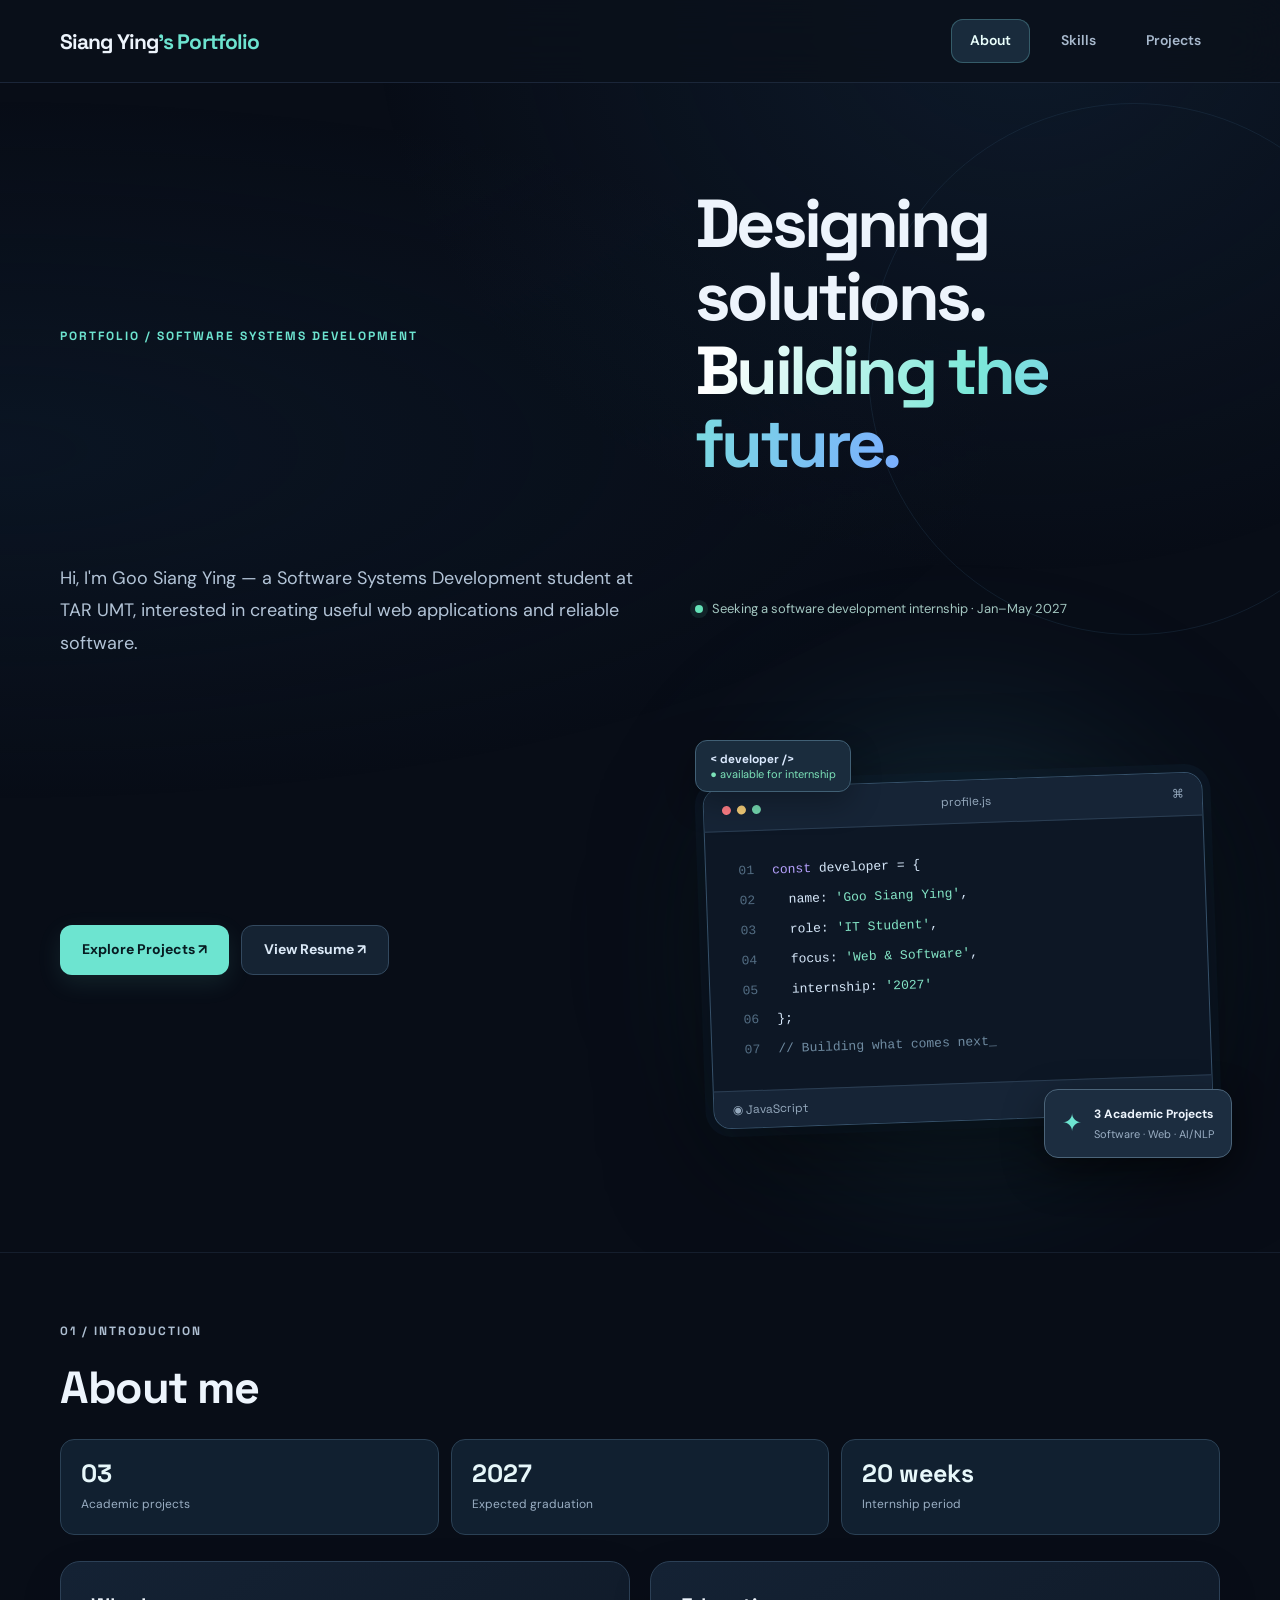
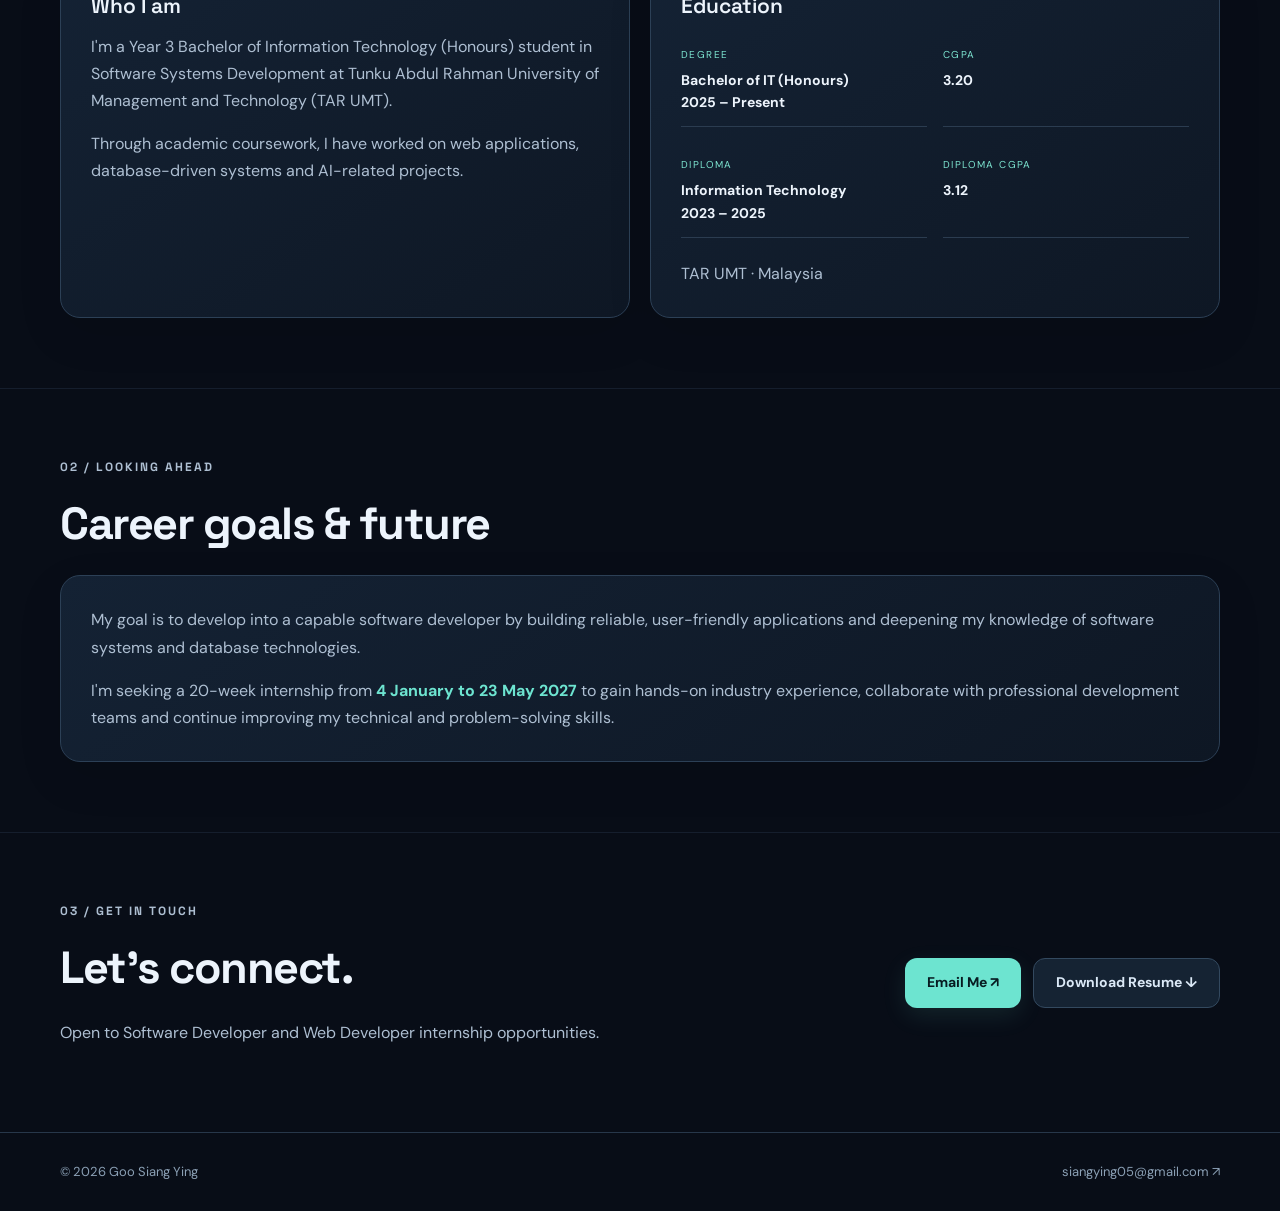
==== index.html @ 2e188ffa "Add files via upload" ====
<!DOCTYPE html>
<html lang="en"><head><meta charset="utf-8"/><meta content="width=device-width,initial-scale=1" name="viewport"/><meta content="Goo Siang Ying's software development portfolio, academic projects, skills and education." name="description"/><title>About | Siang Ying's Portfolio</title><link href="style.css" rel="stylesheet"/></head><body><header class="header glass-header"><div class="wrap navwrap"><a class="brand" href="index.html">Siang Ying<span>'s Portfolio</span></a><button aria-expanded="false" aria-label="Toggle navigation" class="menu">☰ Menu</button><nav aria-label="Main navigation"><a aria-current="page" class="active" href="index.html">About</a><a href="skills.html">Skills</a><a href="project.html">Projects</a></nav></div></header><main><section class="hero"><div class="wrap hero-layout"><p class="eyebrow">PORTFOLIO  /  SOFTWARE SYSTEMS DEVELOPMENT</p><h1 class="display-title">Designing solutions. <span class="gradient">Building the future.</span></h1><p class="lead">Hi, I'm Goo Siang Ying — a Software Systems Development student at TAR UMT, interested in creating useful web applications and reliable software.</p><div class="status-line"><span class="status-dot"></span> Seeking a software development internship · Jan–May 2027</div><div class="buttons"><a class="btn primary lift" href="project.html">Explore Projects ↗</a><a class="btn secondary lift" href="Resume.pdf" rel="noopener" target="_blank">View Resume ↗</a></div><aside aria-label="Developer workspace illustration" class="hero-visual"><div class="visual-glow"></div><div class="floating-label">&lt; developer /&gt; <span>● available for internship</span></div><div class="editor"><div class="editor-top"><span class="lights"><i></i><i></i><i></i></span><span>profile.js</span><span>⌘</span></div><div class="editor-code"><div><span class="line-no">01</span><span class="purple">const</span> developer = {</div><div><span class="line-no">02</span>  name: <span class="mint">'Goo Siang Ying'</span>,</div><div><span class="line-no">03</span>  role: <span class="mint">'IT Student'</span>,</div><div><span class="line-no">04</span>  focus: <span class="mint">'Web &amp; Software'</span>,</div><div><span class="line-no">05</span>  internship: <span class="mint">'2027'</span></div><div><span class="line-no">06</span>};</div><div><span class="line-no">07</span><span class="muted-code">// Building what comes next_</span></div></div><div class="editor-bottom"><span>◉ JavaScript</span><span>UTF-8</span></div></div><div class="floating-card"><span>✦</span><div><strong>3 Academic Projects</strong><small>Software · Web · AI/NLP</small></div></div></aside></div></section><section class="section reveal"><div class="wrap"><p class="eyebrow">01 / Introduction</p><h2>About me</h2><div class="metric-strip"><div><strong>03</strong><span>Academic projects</span></div><div><strong>2027</strong><span>Expected graduation</span></div><div><strong>20 weeks</strong><span>Internship period</span></div></div><div class="grid"><div class="card"><h3>Who I am</h3><p>I'm a Year 3 Bachelor of Information Technology (Honours) student in Software Systems Development at Tunku Abdul Rahman University of Management and Technology (TAR UMT).</p><p>Through academic coursework, I have worked on web applications, database-driven systems and AI-related projects.</p></div><div class="card"><h3>Education</h3><div class="facts"><div class="fact"><small>DEGREE</small><strong>Bachelor of IT (Honours)<br/>2025 – Present</strong></div><div class="fact"><small>CGPA</small><strong>3.20</strong></div><div class="fact"><small>DIPLOMA</small><strong>Information Technology<br/>2023 – 2025</strong></div><div class="fact"><small>DIPLOMA CGPA</small><strong>3.12</strong></div></div><p style="margin-top:22px">TAR UMT · Malaysia</p></div></div></div></section><section class="section reveal"><div class="wrap"><p class="eyebrow">02 / Looking Ahead</p><h2>Career goals &amp; future</h2><div class="card"><p>My goal is to develop into a capable software developer by building reliable, user-friendly applications and deepening my knowledge of software systems and database technologies.</p><p>I'm seeking a 20-week internship from <strong class="accent">4 January to 23 May 2027</strong> to gain hands-on industry experience, collaborate with professional development teams and continue improving my technical and problem-solving skills.</p></div></div></section><section class="section reveal"><div class="wrap contact"><div><p class="eyebrow">03 / Get in Touch</p><h2>Let's connect.</h2><p>Open to Software Developer and Web Developer internship opportunities.</p></div><div class="buttons"><a class="btn primary lift" href="mailto:siangying05@gmail.com">Email Me ↗</a><a class="btn secondary lift" download="" href="Resume.pdf">Download Resume ↓</a></div></div></section></main><footer class="footer"><div class="wrap"><span>© <span id="year">2026</span> Goo Siang Ying</span><a href="mailto:siangying05@gmail.com">siangying05@gmail.com ↗</a></div></footer><script src="script.js"></script></body></html>
---- style.css ----
@import url('https://fonts.googleapis.com/css2?family=DM+Sans:wght@400;500;600;700&family=Space+Grotesk:wght@400;500;600;700&display=swap');
:root{--bg:#080d17;--surface:#101927;--surface2:#142031;--border:#243348;--text:#edf4fc;--muted:#9aaec3;--accent:#6de4d0;--blue:#7aabff;--purple:#a998ff}*{box-sizing:border-box}html{scroll-behavior:smooth}body{margin:0;background:var(--bg);color:var(--text);font:16px/1.7 'DM Sans',sans-serif;overflow-x:hidden}body:before{content:'';position:fixed;inset:0;z-index:-1;pointer-events:none;background:radial-gradient(ellipse at 80% 0%,#19345155,transparent 45%),radial-gradient(ellipse at 0% 50%,#10253c55,transparent 55%)}a{color:inherit;text-decoration:none}button{font:inherit}.wrap{width:min(1160px,calc(100% - 56px));margin:auto}.header{position:sticky;top:0;z-index:20;background:#0a101bcf;border-bottom:1px solid #233145bb;backdrop-filter:blur(20px)}.navwrap{display:flex;align-items:center;justify-content:space-between;min-height:82px;gap:20px}.brand{font:700 21px 'Space Grotesk',sans-serif;letter-spacing:-.9px;white-space:nowrap}.brand span{color:var(--accent)}nav{display:flex;align-items:center;gap:12px}nav a{font-size:14px;font-weight:600;color:#a8b9cd;padding:10px 19px;border-radius:12px;transition:.25s}nav a:hover,nav a.active{background:#192b3c;color:#eafffc}nav a.active{box-shadow:inset 0 0 0 1px #355c69}.menu{display:none;border:1px solid var(--border);border-radius:10px;background:var(--surface);color:var(--text);padding:8px 12px}.hero{position:relative;padding:104px 0 92px;overflow:hidden}.hero:after{content:'';position:absolute;right:-120px;top:20px;width:530px;height:530px;border:1px solid #27445c55;border-radius:50%;pointer-events:none;z-index:-1}.hero-layout{display:grid;grid-template-columns:1.05fr .95fr;align-items:center;gap:55px}.eyebrow{font:700 12px 'Space Grotesk',sans-serif;color:var(--accent);letter-spacing:2px;text-transform:uppercase;margin:0 0 22px}.hero h1{font:700 clamp(42px,5.3vw,76px)/1.08 'Space Grotesk',sans-serif;letter-spacing:-3.8px;margin:0 0 27px;max-width:920px}.gradient{background:linear-gradient(105deg,#fff 5%,#7ce8d8 50%,#7aaeff);color:transparent;background-clip:text}.lead{font-size:18px;color:#b3c4d7;max-width:680px;margin:0 0 26px;line-height:1.8}.status-line{display:flex;align-items:center;gap:9px;font-size:13px;color:#a4c7c1;margin:0 0 30px}.status-dot{width:8px;height:8px;border-radius:50%;background:#64e2b7;box-shadow:0 0 0 5px #64e2b71a}.buttons{display:flex;gap:12px;flex-wrap:wrap}.btn{display:inline-flex;align-items:center;justify-content:center;min-height:48px;padding:12px 22px;border-radius:12px;font-size:14px;font-weight:700;transition:transform .2s,background .2s,box-shadow .2s}.btn:hover{transform:translateY(-3px)}.btn.primary{background:var(--accent);color:#071b21;box-shadow:0 8px 25px #6de4d01b}.btn.secondary{background:#152333;color:#dbe9f7;border:1px solid #33495f}.btn.secondary:hover{background:#20354a}.hero-visual{position:relative;min-height:420px;display:flex;align-items:center;justify-content:center}.visual-glow{position:absolute;width:390px;height:390px;background:#3a8ca540;filter:blur(95px);border-radius:50%}.editor{position:relative;z-index:1;width:100%;max-width:500px;border:1px solid #36516a;border-radius:18px;overflow:hidden;background:#0d1725;box-shadow:0 35px 100px #0008,0 0 0 8px #12233760;transform:rotate(-2deg)}.editor-top,.editor-bottom{display:flex;align-items:center;justify-content:space-between;padding:13px 18px;background:#162436;color:#95a9bd;font:12px 'Space Grotesk',sans-serif;border-bottom:1px solid #2b3e53}.editor-bottom{border-top:1px solid #2b3e53;border-bottom:0;padding:10px 18px}.lights{display:flex;gap:6px}.lights i{width:9px;height:9px;border-radius:50%;background:#ff7e86}.lights i:nth-child(2){background:#f6ce78}.lights i:nth-child(3){background:#74d9b0}.editor-code{font:13px/2.3 Consolas,Monaco,monospace;padding:25px 12px;color:#d7e8fa;white-space:nowrap}.line-no{display:inline-block;width:36px;text-align:right;margin-right:18px;color:#536d83}.purple{color:#b7a2ff}.mint{color:#84e5c6}.muted-code{color:#708ca2}.floating-label{position:absolute;z-index:2;top:0;left:0;background:#1a2c3d;border:1px solid #416075;border-radius:12px;padding:10px 14px;font:700 12px 'Space Grotesk';color:#dceaff;box-shadow:0 12px 30px #0004}.floating-label span{display:block;font:11px 'DM Sans';color:#7ce3b9}.floating-card{position:absolute;right:-12px;bottom:2px;z-index:2;display:flex;align-items:center;gap:12px;background:#1c2d40;border:1px solid #4b6479;border-radius:14px;padding:13px 17px;box-shadow:0 15px 40px #0007}.floating-card>span{color:var(--accent);font-size:24px}.floating-card strong,.floating-card small{display:block}.floating-card strong{font-size:12px}.floating-card small{font-size:11px;color:var(--muted)}.section{padding:70px 0;border-top:1px solid #26344777}.section h2{font:700 clamp(29px,3.6vw,45px)/1.18 'Space Grotesk';letter-spacing:-1.5px;margin:0 0 25px}.section h3{font:600 21px 'Space Grotesk';margin:0 0 14px}.section p,.section li{color:#aebfd2}.section p{margin-top:0}.grid{display:grid;grid-template-columns:repeat(2,minmax(0,1fr));gap:20px}.card{padding:30px;background:linear-gradient(145deg,#142234,#0e1724);border:1px solid #2c4056;border-radius:20px;box-shadow:0 16px 45px #0000001a;transition:border-color .25s,transform .25s}.card:hover{border-color:#4c7885;transform:translateY(-3px)}.card p:last-child{margin-bottom:0}.metric-strip{display:grid;grid-template-columns:repeat(3,1fr);gap:12px;margin:10px 0 26px}.metric-strip>div{padding:17px 20px;background:#112030;border:1px solid #2b4155;border-radius:14px}.metric-strip strong{display:block;color:#e7f7fa;font:700 25px 'Space Grotesk'}.metric-strip span{font-size:12px;color:var(--muted)}.facts{display:grid;grid-template-columns:repeat(2,1fr);gap:16px}.fact{padding:13px 0;border-bottom:1px solid #2b3c50}.fact small,.fact strong{display:block}.fact small{font-size:10px;letter-spacing:1.4px;color:#7de5d1;margin-bottom:6px}.fact strong{font-size:14px;line-height:1.6}.accent{color:var(--accent)}.contact{display:flex;align-items:center;justify-content:space-between;gap:25px}.contact p{max-width:550px}.footer{border-top:1px solid #27374a;padding:28px 0;color:#8ba0b5;font-size:13px}.footer .wrap{display:flex;justify-content:space-between;gap:15px}.footer a:hover{color:var(--accent)}.tag{color:var(--accent)!important;font:700 12px 'Space Grotesk';letter-spacing:1.2px;text-transform:uppercase}.chips{display:flex;flex-wrap:wrap;gap:9px;margin-top:24px}.chip{border:1px solid #39516a;background:#1a2b3d;border-radius:8px;padding:5px 12px;color:#d4e6f5;font-size:12px}.project{margin-bottom:24px}.project h2{font-size:28px;margin-bottom:16px}.project li{margin-bottom:8px}.project-visual{position:relative;height:190px;margin:-30px -30px 28px;border-radius:19px 19px 0 0;overflow:hidden;display:flex;align-items:center;justify-content:center;background:radial-gradient(circle at 75% 25%,#2b6c6b,#102234 60%);border-bottom:1px solid #315264}.project-visual-2{background:radial-gradient(circle at 70% 25%,#38538e,#142338 60%)}.project-visual-3{background:radial-gradient(circle at 70% 25%,#5c3e81,#1a2138 60%)}.visual-index,.visual-foot{position:absolute;font:700 11px 'Space Grotesk';letter-spacing:1.7px;color:#c3e6ee}.visual-index{top:20px;left:25px}.visual-foot{bottom:17px;right:25px}.visual-symbol{font:700 65px 'Space Grotesk';color:#e1fff5;text-shadow:0 0 45px #69dfc37a}.note{font-size:13px;color:#879bb1}.skills-visual{display:flex;gap:12px;flex-wrap:wrap;margin-top:30px}.skills-visual span{font:700 13px 'Space Grotesk';color:#b9d5e7;background:#14263b;border:1px solid #38516a;padding:10px 18px;border-radius:10px}.reveal{opacity:0;transform:translateY(16px);transition:opacity .6s,transform .6s}.reveal.visible{opacity:1;transform:none}@media(prefers-reduced-motion:reduce){.reveal{opacity:1;transform:none;transition:none}*{scroll-behavior:auto!important}}@media(max-width:900px){.hero-layout{grid-template-columns:1fr}.hero{padding:65px 0}.hero-visual{min-height:330px}.editor{max-width:530px}.hero h1{letter-spacing:-2px}}@media(max-width:650px){.wrap{width:min(100% - 32px,1160px)}.navwrap{min-height:70px}.brand{font-size:17px}.menu{display:block}nav{display:none;position:absolute;top:69px;left:0;right:0;padding:16px;background:#0d1928;border-bottom:1px solid #30445a;flex-direction:column;align-items:stretch}nav.open{display:flex}nav a{padding:12px 16px}.hero h1{font-size:42px;letter-spacing:-2px}.lead{font-size:16px}.hero-visual{min-height:300px}.editor-code{font-size:10px;padding:20px 4px}.line-no{width:20px;margin-right:10px}.floating-card{right:0}.floating-label{left:0}.grid,.metric-strip{grid-template-columns:1fr}.section{padding:50px 0}.card{padding:22px}.project-visual{margin:-22px -22px 24px}.contact,.footer .wrap{align-items:flex-start;flex-direction:column}.facts{grid-template-columns:1fr 1fr}.project h2{font-size:24px}}
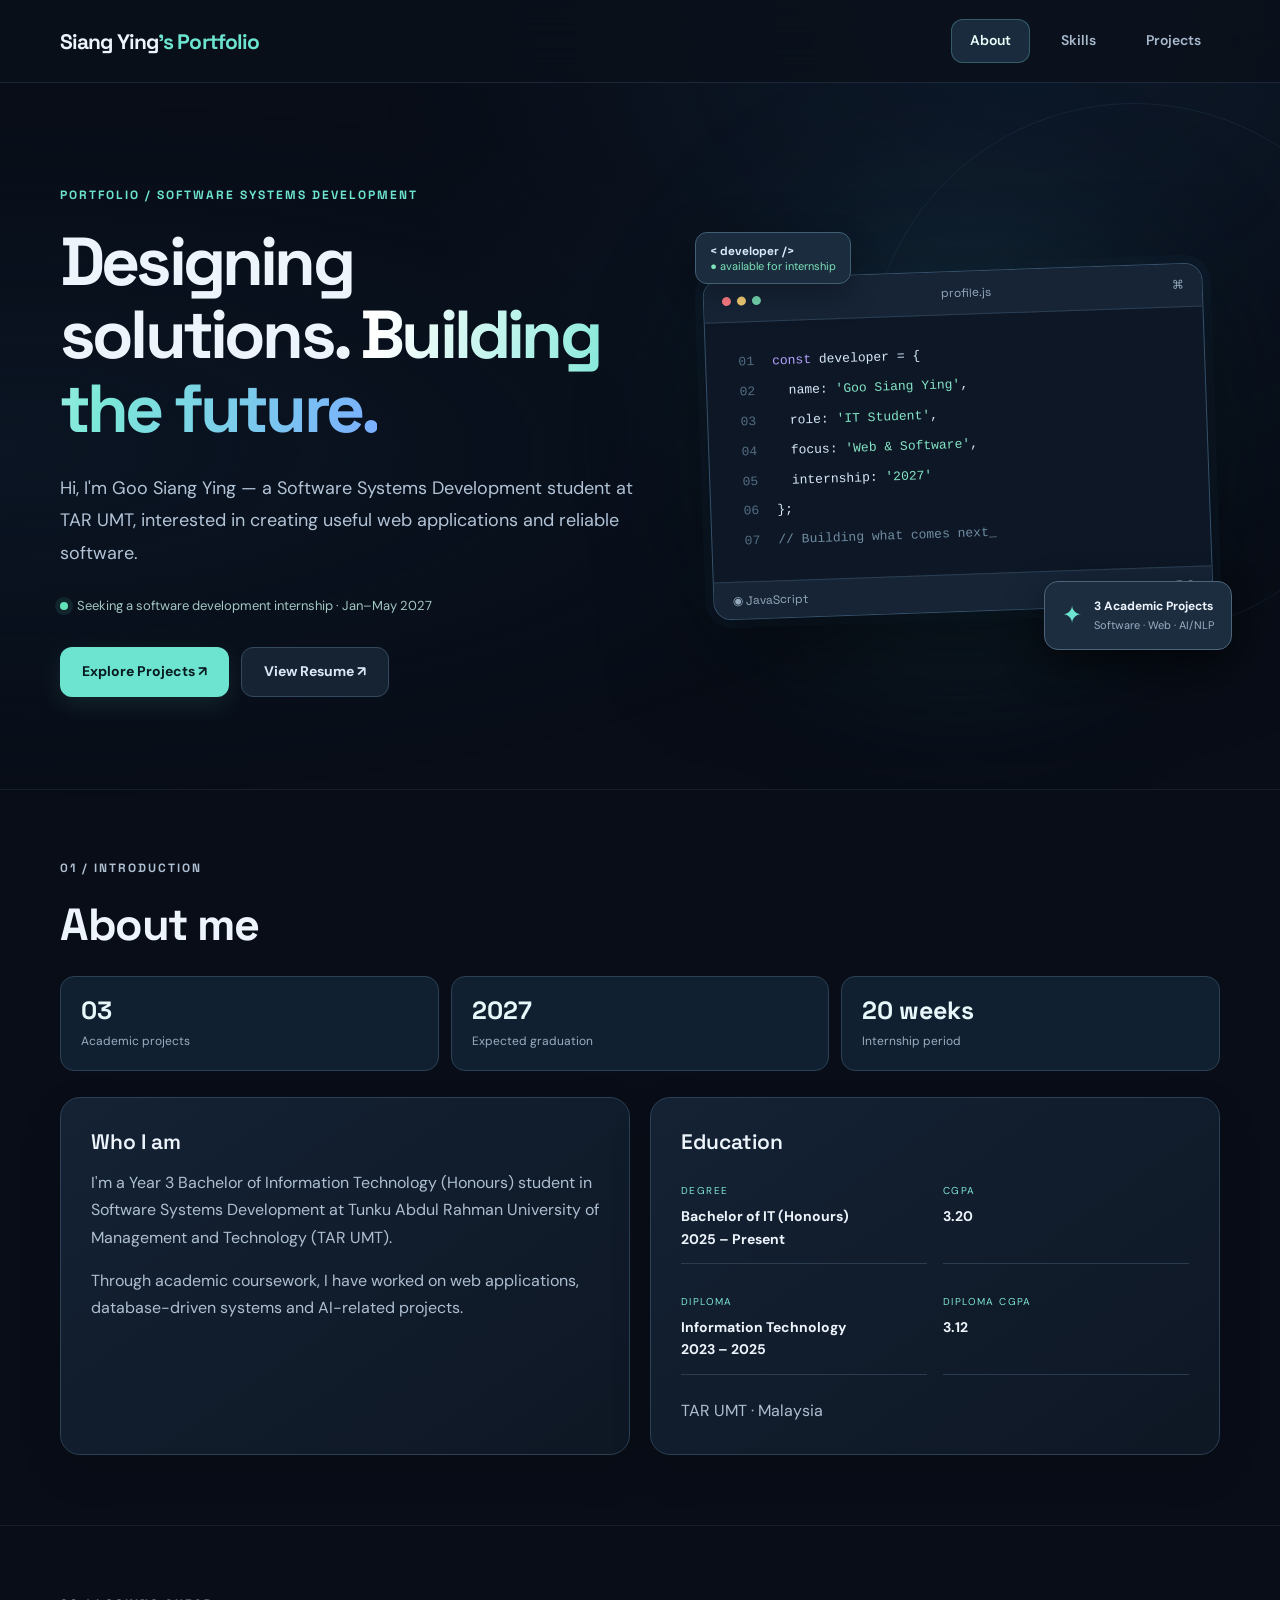
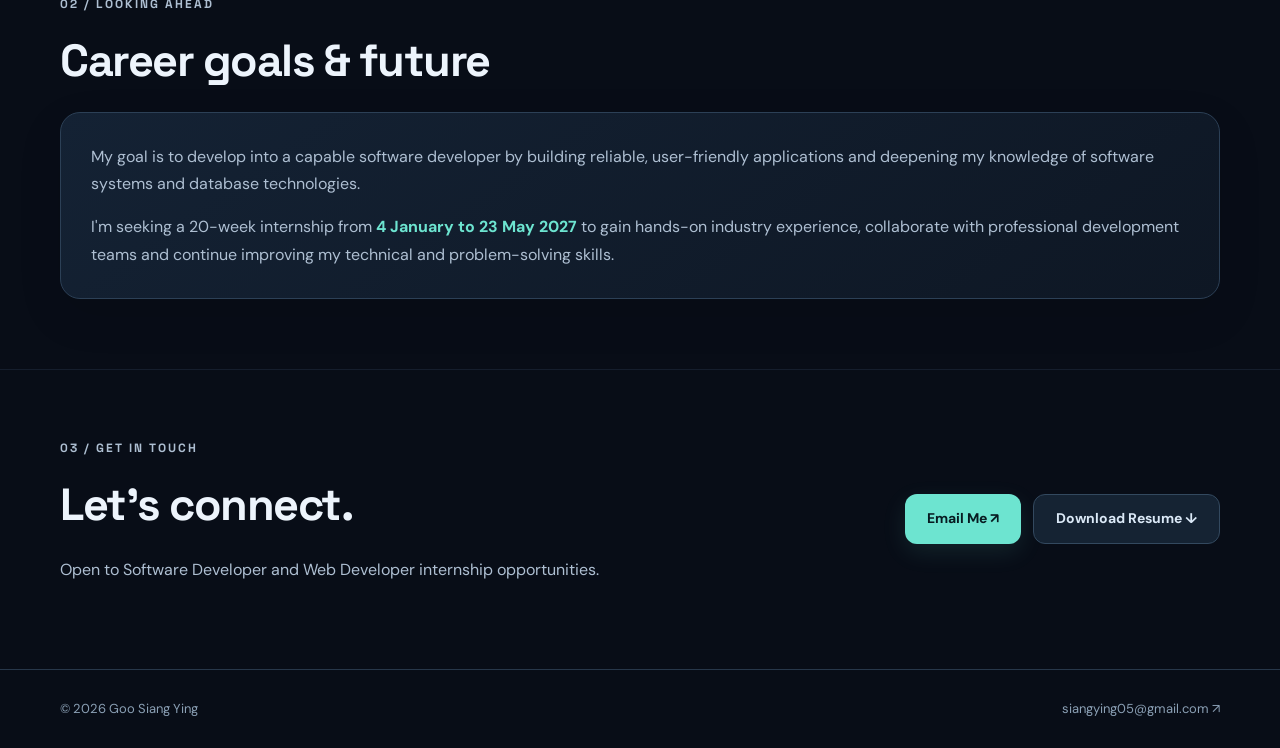
==== commit 6163ce73: "Update index.html" ====
--- a/index.html
+++ b/index.html
@@ -1,2 +1,4 @@
 <!DOCTYPE html>
-<html lang="en"><head><meta charset="utf-8"/><meta content="width=device-width,initial-scale=1" name="viewport"/><meta content="Goo Siang Ying's software development portfolio, academic projects, skills and education." name="description"/><title>About | Siang Ying's Portfolio</title><link href="style.css" rel="stylesheet"/></head><body><header class="header glass-header"><div class="wrap navwrap"><a class="brand" href="index.html">Siang Ying<span>'s Portfolio</span></a><button aria-expanded="false" aria-label="Toggle navigation" class="menu">☰ Menu</button><nav aria-label="Main navigation"><a aria-current="page" class="active" href="index.html">About</a><a href="skills.html">Skills</a><a href="project.html">Projects</a></nav></div></header><main><section class="hero"><div class="wrap hero-layout"><p class="eyebrow">PORTFOLIO  /  SOFTWARE SYSTEMS DEVELOPMENT</p><h1 class="display-title">Designing solutions. <span class="gradient">Building the future.</span></h1><p class="lead">Hi, I'm Goo Siang Ying — a Software Systems Development student at TAR UMT, interested in creating useful web applications and reliable software.</p><div class="status-line"><span class="status-dot"></span> Seeking a software development internship · Jan–May 2027</div><div class="buttons"><a class="btn primary lift" href="project.html">Explore Projects ↗</a><a class="btn secondary lift" href="Resume.pdf" rel="noopener" target="_blank">View Resume ↗</a></div><aside aria-label="Developer workspace illustration" class="hero-visual"><div class="visual-glow"></div><div class="floating-label">&lt; developer /&gt; <span>● available for internship</span></div><div class="editor"><div class="editor-top"><span class="lights"><i></i><i></i><i></i></span><span>profile.js</span><span>⌘</span></div><div class="editor-code"><div><span class="line-no">01</span><span class="purple">const</span> developer = {</div><div><span class="line-no">02</span>  name: <span class="mint">'Goo Siang Ying'</span>,</div><div><span class="line-no">03</span>  role: <span class="mint">'IT Student'</span>,</div><div><span class="line-no">04</span>  focus: <span class="mint">'Web &amp; Software'</span>,</div><div><span class="line-no">05</span>  internship: <span class="mint">'2027'</span></div><div><span class="line-no">06</span>};</div><div><span class="line-no">07</span><span class="muted-code">// Building what comes next_</span></div></div><div class="editor-bottom"><span>◉ JavaScript</span><span>UTF-8</span></div></div><div class="floating-card"><span>✦</span><div><strong>3 Academic Projects</strong><small>Software · Web · AI/NLP</small></div></div></aside></div></section><section class="section reveal"><div class="wrap"><p class="eyebrow">01 / Introduction</p><h2>About me</h2><div class="metric-strip"><div><strong>03</strong><span>Academic projects</span></div><div><strong>2027</strong><span>Expected graduation</span></div><div><strong>20 weeks</strong><span>Internship period</span></div></div><div class="grid"><div class="card"><h3>Who I am</h3><p>I'm a Year 3 Bachelor of Information Technology (Honours) student in Software Systems Development at Tunku Abdul Rahman University of Management and Technology (TAR UMT).</p><p>Through academic coursework, I have worked on web applications, database-driven systems and AI-related projects.</p></div><div class="card"><h3>Education</h3><div class="facts"><div class="fact"><small>DEGREE</small><strong>Bachelor of IT (Honours)<br/>2025 – Present</strong></div><div class="fact"><small>CGPA</small><strong>3.20</strong></div><div class="fact"><small>DIPLOMA</small><strong>Information Technology<br/>2023 – 2025</strong></div><div class="fact"><small>DIPLOMA CGPA</small><strong>3.12</strong></div></div><p style="margin-top:22px">TAR UMT · Malaysia</p></div></div></div></section><section class="section reveal"><div class="wrap"><p class="eyebrow">02 / Looking Ahead</p><h2>Career goals &amp; future</h2><div class="card"><p>My goal is to develop into a capable software developer by building reliable, user-friendly applications and deepening my knowledge of software systems and database technologies.</p><p>I'm seeking a 20-week internship from <strong class="accent">4 January to 23 May 2027</strong> to gain hands-on industry experience, collaborate with professional development teams and continue improving my technical and problem-solving skills.</p></div></div></section><section class="section reveal"><div class="wrap contact"><div><p class="eyebrow">03 / Get in Touch</p><h2>Let's connect.</h2><p>Open to Software Developer and Web Developer internship opportunities.</p></div><div class="buttons"><a class="btn primary lift" href="mailto:siangying05@gmail.com">Email Me ↗</a><a class="btn secondary lift" download="" href="Resume.pdf">Download Resume ↓</a></div></div></section></main><footer class="footer"><div class="wrap"><span>© <span id="year">2026</span> Goo Siang Ying</span><a href="mailto:siangying05@gmail.com">siangying05@gmail.com ↗</a></div></footer><script src="script.js"></script></body></html>+<html lang="en"><head><meta charset="utf-8"/><meta content="width=device-width,initial-scale=1" name="viewport"/><meta content="Goo Siang Ying's software development portfolio, academic projects, skills and education." name="description"/><title>About | Siang Ying's Portfolio</title><link href="style.css?v=4" rel="stylesheet"/><style>@import url('https://fonts.googleapis.com/css2?family=DM+Sans:wght@400;500;600;700&family=Space+Grotesk:wght@400;500;600;700&display=swap');
+:root{--bg:#080d17;--surface:#101927;--surface2:#142031;--border:#243348;--text:#edf4fc;--muted:#9aaec3;--accent:#6de4d0;--blue:#7aabff;--purple:#a998ff}*{box-sizing:border-box}html{scroll-behavior:smooth}body{margin:0;background:var(--bg);color:var(--text);font:16px/1.7 'DM Sans',sans-serif;overflow-x:hidden}body:before{content:'';position:fixed;inset:0;z-index:-1;pointer-events:none;background:radial-gradient(ellipse at 80% 0%,#19345155,transparent 45%),radial-gradient(ellipse at 0% 50%,#10253c55,transparent 55%)}a{color:inherit;text-decoration:none}button{font:inherit}.wrap{width:min(1160px,calc(100% - 56px));margin:auto}.header{position:sticky;top:0;z-index:20;background:#0a101bcf;border-bottom:1px solid #233145bb;backdrop-filter:blur(20px)}.navwrap{display:flex;align-items:center;justify-content:space-between;min-height:82px;gap:20px}.brand{font:700 21px 'Space Grotesk',sans-serif;letter-spacing:-.9px;white-space:nowrap}.brand span{color:var(--accent)}nav{display:flex;align-items:center;gap:12px}nav a{font-size:14px;font-weight:600;color:#a8b9cd;padding:10px 19px;border-radius:12px;transition:.25s}nav a:hover,nav a.active{background:#192b3c;color:#eafffc}nav a.active{box-shadow:inset 0 0 0 1px #355c69}.menu{display:none;border:1px solid var(--border);border-radius:10px;background:var(--surface);color:var(--text);padding:8px 12px}.hero{position:relative;padding:104px 0 92px;overflow:hidden}.hero:after{content:'';position:absolute;right:-120px;top:20px;width:530px;height:530px;border:1px solid #27445c55;border-radius:50%;pointer-events:none;z-index:-1}.hero-layout{display:grid;grid-template-columns:1.05fr .95fr;align-items:center;gap:55px}.eyebrow{font:700 12px 'Space Grotesk',sans-serif;color:var(--accent);letter-spacing:2px;text-transform:uppercase;margin:0 0 22px}.hero h1{font:700 clamp(42px,5.3vw,76px)/1.08 'Space Grotesk',sans-serif;letter-spacing:-3.8px;margin:0 0 27px;max-width:920px}.gradient{background:linear-gradient(105deg,#fff 5%,#7ce8d8 50%,#7aaeff);color:transparent;background-clip:text}.lead{font-size:18px;color:#b3c4d7;max-width:680px;margin:0 0 26px;line-height:1.8}.status-line{display:flex;align-items:center;gap:9px;font-size:13px;color:#a4c7c1;margin:0 0 30px}.status-dot{width:8px;height:8px;border-radius:50%;background:#64e2b7;box-shadow:0 0 0 5px #64e2b71a}.buttons{display:flex;gap:12px;flex-wrap:wrap}.btn{display:inline-flex;align-items:center;justify-content:center;min-height:48px;padding:12px 22px;border-radius:12px;font-size:14px;font-weight:700;transition:transform .2s,background .2s,box-shadow .2s}.btn:hover{transform:translateY(-3px)}.btn.primary{background:var(--accent);color:#071b21;box-shadow:0 8px 25px #6de4d01b}.btn.secondary{background:#152333;color:#dbe9f7;border:1px solid #33495f}.btn.secondary:hover{background:#20354a}.hero-visual{position:relative;min-height:420px;display:flex;align-items:center;justify-content:center}.visual-glow{position:absolute;width:390px;height:390px;background:#3a8ca540;filter:blur(95px);border-radius:50%}.editor{position:relative;z-index:1;width:100%;max-width:500px;border:1px solid #36516a;border-radius:18px;overflow:hidden;background:#0d1725;box-shadow:0 35px 100px #0008,0 0 0 8px #12233760;transform:rotate(-2deg)}.editor-top,.editor-bottom{display:flex;align-items:center;justify-content:space-between;padding:13px 18px;background:#162436;color:#95a9bd;font:12px 'Space Grotesk',sans-serif;border-bottom:1px solid #2b3e53}.editor-bottom{border-top:1px solid #2b3e53;border-bottom:0;padding:10px 18px}.lights{display:flex;gap:6px}.lights i{width:9px;height:9px;border-radius:50%;background:#ff7e86}.lights i:nth-child(2){background:#f6ce78}.lights i:nth-child(3){background:#74d9b0}.editor-code{font:13px/2.3 Consolas,Monaco,monospace;padding:25px 12px;color:#d7e8fa;white-space:nowrap}.line-no{display:inline-block;width:36px;text-align:right;margin-right:18px;color:#536d83}.purple{color:#b7a2ff}.mint{color:#84e5c6}.muted-code{color:#708ca2}.floating-label{position:absolute;z-index:2;top:0;left:0;background:#1a2c3d;border:1px solid #416075;border-radius:12px;padding:10px 14px;font:700 12px 'Space Grotesk';color:#dceaff;box-shadow:0 12px 30px #0004}.floating-label span{display:block;font:11px 'DM Sans';color:#7ce3b9}.floating-card{position:absolute;right:-12px;bottom:2px;z-index:2;display:flex;align-items:center;gap:12px;background:#1c2d40;border:1px solid #4b6479;border-radius:14px;padding:13px 17px;box-shadow:0 15px 40px #0007}.floating-card>span{color:var(--accent);font-size:24px}.floating-card strong,.floating-card small{display:block}.floating-card strong{font-size:12px}.floating-card small{font-size:11px;color:var(--muted)}.section{padding:70px 0;border-top:1px solid #26344777}.section h2{font:700 clamp(29px,3.6vw,45px)/1.18 'Space Grotesk';letter-spacing:-1.5px;margin:0 0 25px}.section h3{font:600 21px 'Space Grotesk';margin:0 0 14px}.section p,.section li{color:#aebfd2}.section p{margin-top:0}.grid{display:grid;grid-template-columns:repeat(2,minmax(0,1fr));gap:20px}.card{padding:30px;background:linear-gradient(145deg,#142234,#0e1724);border:1px solid #2c4056;border-radius:20px;box-shadow:0 16px 45px #0000001a;transition:border-color .25s,transform .25s}.card:hover{border-color:#4c7885;transform:translateY(-3px)}.card p:last-child{margin-bottom:0}.metric-strip{display:grid;grid-template-columns:repeat(3,1fr);gap:12px;margin:10px 0 26px}.metric-strip>div{padding:17px 20px;background:#112030;border:1px solid #2b4155;border-radius:14px}.metric-strip strong{display:block;color:#e7f7fa;font:700 25px 'Space Grotesk'}.metric-strip span{font-size:12px;color:var(--muted)}.facts{display:grid;grid-template-columns:repeat(2,1fr);gap:16px}.fact{padding:13px 0;border-bottom:1px solid #2b3c50}.fact small,.fact strong{display:block}.fact small{font-size:10px;letter-spacing:1.4px;color:#7de5d1;margin-bottom:6px}.fact strong{font-size:14px;line-height:1.6}.accent{color:var(--accent)}.contact{display:flex;align-items:center;justify-content:space-between;gap:25px}.contact p{max-width:550px}.footer{border-top:1px solid #27374a;padding:28px 0;color:#8ba0b5;font-size:13px}.footer .wrap{display:flex;justify-content:space-between;gap:15px}.footer a:hover{color:var(--accent)}.tag{color:var(--accent)!important;font:700 12px 'Space Grotesk';letter-spacing:1.2px;text-transform:uppercase}.chips{display:flex;flex-wrap:wrap;gap:9px;margin-top:24px}.chip{border:1px solid #39516a;background:#1a2b3d;border-radius:8px;padding:5px 12px;color:#d4e6f5;font-size:12px}.project{margin-bottom:24px}.project h2{font-size:28px;margin-bottom:16px}.project li{margin-bottom:8px}.project-visual{position:relative;height:190px;margin:-30px -30px 28px;border-radius:19px 19px 0 0;overflow:hidden;display:flex;align-items:center;justify-content:center;background:radial-gradient(circle at 75% 25%,#2b6c6b,#102234 60%);border-bottom:1px solid #315264}.project-visual-2{background:radial-gradient(circle at 70% 25%,#38538e,#142338 60%)}.project-visual-3{background:radial-gradient(circle at 70% 25%,#5c3e81,#1a2138 60%)}.visual-index,.visual-foot{position:absolute;font:700 11px 'Space Grotesk';letter-spacing:1.7px;color:#c3e6ee}.visual-index{top:20px;left:25px}.visual-foot{bottom:17px;right:25px}.visual-symbol{font:700 65px 'Space Grotesk';color:#e1fff5;text-shadow:0 0 45px #69dfc37a}.note{font-size:13px;color:#879bb1}.skills-visual{display:flex;gap:12px;flex-wrap:wrap;margin-top:30px}.skills-visual span{font:700 13px 'Space Grotesk';color:#b9d5e7;background:#14263b;border:1px solid #38516a;padding:10px 18px;border-radius:10px}.reveal{opacity:0;transform:translateY(16px);transition:opacity .6s,transform .6s}.reveal.visible{opacity:1;transform:none}@media(prefers-reduced-motion:reduce){.reveal{opacity:1;transform:none;transition:none}*{scroll-behavior:auto!important}}@media(max-width:900px){.hero-layout{grid-template-columns:1fr}.hero{padding:65px 0}.hero-visual{min-height:330px}.editor{max-width:530px}.hero h1{letter-spacing:-2px}}@media(max-width:650px){.wrap{width:min(100% - 32px,1160px)}.navwrap{min-height:70px}.brand{font-size:17px}.menu{display:block}nav{display:none;position:absolute;top:69px;left:0;right:0;padding:16px;background:#0d1928;border-bottom:1px solid #30445a;flex-direction:column;align-items:stretch}nav.open{display:flex}nav a{padding:12px 16px}.hero h1{font-size:42px;letter-spacing:-2px}.lead{font-size:16px}.hero-visual{min-height:300px}.editor-code{font-size:10px;padding:20px 4px}.line-no{width:20px;margin-right:10px}.floating-card{right:0}.floating-label{left:0}.grid,.metric-strip{grid-template-columns:1fr}.section{padding:50px 0}.card{padding:22px}.project-visual{margin:-22px -22px 24px}.contact,.footer .wrap{align-items:flex-start;flex-direction:column}.facts{grid-template-columns:1fr 1fr}.project h2{font-size:24px}}
+.hero-copy{min-width:0}.hero-copy .buttons{margin-top:24px}.editor-code{overflow-x:auto}@media(max-width:900px){.hero-copy{max-width:740px}}</style></head><body><header class="header glass-header"><div class="wrap navwrap"><a class="brand" href="index.html">Siang Ying<span>'s Portfolio</span></a><button aria-expanded="false" aria-label="Toggle navigation" class="menu">☰ Menu</button><nav aria-label="Main navigation"><a aria-current="page" class="active" href="index.html">About</a><a href="skills.html">Skills</a><a href="project.html">Projects</a></nav></div></header><main><section class="hero"><div class="wrap hero-layout"><div class="hero-copy"><p class="eyebrow">PORTFOLIO  /  SOFTWARE SYSTEMS DEVELOPMENT</p><h1 class="display-title">Designing solutions. <span class="gradient">Building the future.</span></h1><p class="lead">Hi, I'm Goo Siang Ying — a Software Systems Development student at TAR UMT, interested in creating useful web applications and reliable software.</p><div class="status-line"><span class="status-dot"></span> Seeking a software development internship · Jan–May 2027</div><div class="buttons"><a class="btn primary lift" href="project.html">Explore Projects ↗</a><a class="btn secondary lift" href="Resume.pdf" rel="noopener" target="_blank">View Resume ↗</a></div></div><aside aria-label="Developer workspace illustration" class="hero-visual"><div class="visual-glow"></div><div class="floating-label">&lt; developer /&gt; <span>● available for internship</span></div><div class="editor"><div class="editor-top"><span class="lights"><i></i><i></i><i></i></span><span>profile.js</span><span>⌘</span></div><div class="editor-code"><div><span class="line-no">01</span><span class="purple">const</span> developer = {</div><div><span class="line-no">02</span>  name: <span class="mint">'Goo Siang Ying'</span>,</div><div><span class="line-no">03</span>  role: <span class="mint">'IT Student'</span>,</div><div><span class="line-no">04</span>  focus: <span class="mint">'Web &amp; Software'</span>,</div><div><span class="line-no">05</span>  internship: <span class="mint">'2027'</span></div><div><span class="line-no">06</span>};</div><div><span class="line-no">07</span><span class="muted-code">// Building what comes next_</span></div></div><div class="editor-bottom"><span>◉ JavaScript</span><span>UTF-8</span></div></div><div class="floating-card"><span>✦</span><div><strong>3 Academic Projects</strong><small>Software · Web · AI/NLP</small></div></div></aside></div></section><section class="section reveal"><div class="wrap"><p class="eyebrow">01 / Introduction</p><h2>About me</h2><div class="metric-strip"><div><strong>03</strong><span>Academic projects</span></div><div><strong>2027</strong><span>Expected graduation</span></div><div><strong>20 weeks</strong><span>Internship period</span></div></div><div class="grid"><div class="card"><h3>Who I am</h3><p>I'm a Year 3 Bachelor of Information Technology (Honours) student in Software Systems Development at Tunku Abdul Rahman University of Management and Technology (TAR UMT).</p><p>Through academic coursework, I have worked on web applications, database-driven systems and AI-related projects.</p></div><div class="card"><h3>Education</h3><div class="facts"><div class="fact"><small>DEGREE</small><strong>Bachelor of IT (Honours)<br/>2025 – Present</strong></div><div class="fact"><small>CGPA</small><strong>3.20</strong></div><div class="fact"><small>DIPLOMA</small><strong>Information Technology<br/>2023 – 2025</strong></div><div class="fact"><small>DIPLOMA CGPA</small><strong>3.12</strong></div></div><p style="margin-top:22px">TAR UMT · Malaysia</p></div></div></div></section><section class="section reveal"><div class="wrap"><p class="eyebrow">02 / Looking Ahead</p><h2>Career goals &amp; future</h2><div class="card"><p>My goal is to develop into a capable software developer by building reliable, user-friendly applications and deepening my knowledge of software systems and database technologies.</p><p>I'm seeking a 20-week internship from <strong class="accent">4 January to 23 May 2027</strong> to gain hands-on industry experience, collaborate with professional development teams and continue improving my technical and problem-solving skills.</p></div></div></section><section class="section reveal"><div class="wrap contact"><div><p class="eyebrow">03 / Get in Touch</p><h2>Let's connect.</h2><p>Open to Software Developer and Web Developer internship opportunities.</p></div><div class="buttons"><a class="btn primary lift" href="mailto:siangying05@gmail.com">Email Me ↗</a><a class="btn secondary lift" download="" href="Resume.pdf">Download Resume ↓</a></div></div></section></main><footer class="footer"><div class="wrap"><span>© <span id="year">2026</span> Goo Siang Ying</span><a href="mailto:siangying05@gmail.com">siangying05@gmail.com ↗</a></div></footer><script src="script.js"></script><script>const menu=document.querySelector('.menu');const nav=document.querySelector('nav');if(menu&&nav){menu.addEventListener('click',()=>{const open=nav.classList.toggle('open');menu.setAttribute('aria-expanded',String(open));});}document.querySelectorAll('nav a').forEach(a=>a.addEventListener('click',()=>{nav?.classList.remove('open');menu?.setAttribute('aria-expanded','false')}));const year=document.getElementById('year');if(year)year.textContent=new Date().getFullYear();const observer=new IntersectionObserver(entries=>{entries.forEach(e=>{if(e.isIntersecting){e.target.classList.add('visible');observer.unobserve(e.target)}})},{threshold:.08});document.querySelectorAll('.reveal').forEach(el=>observer.observe(el));</script></body></html>
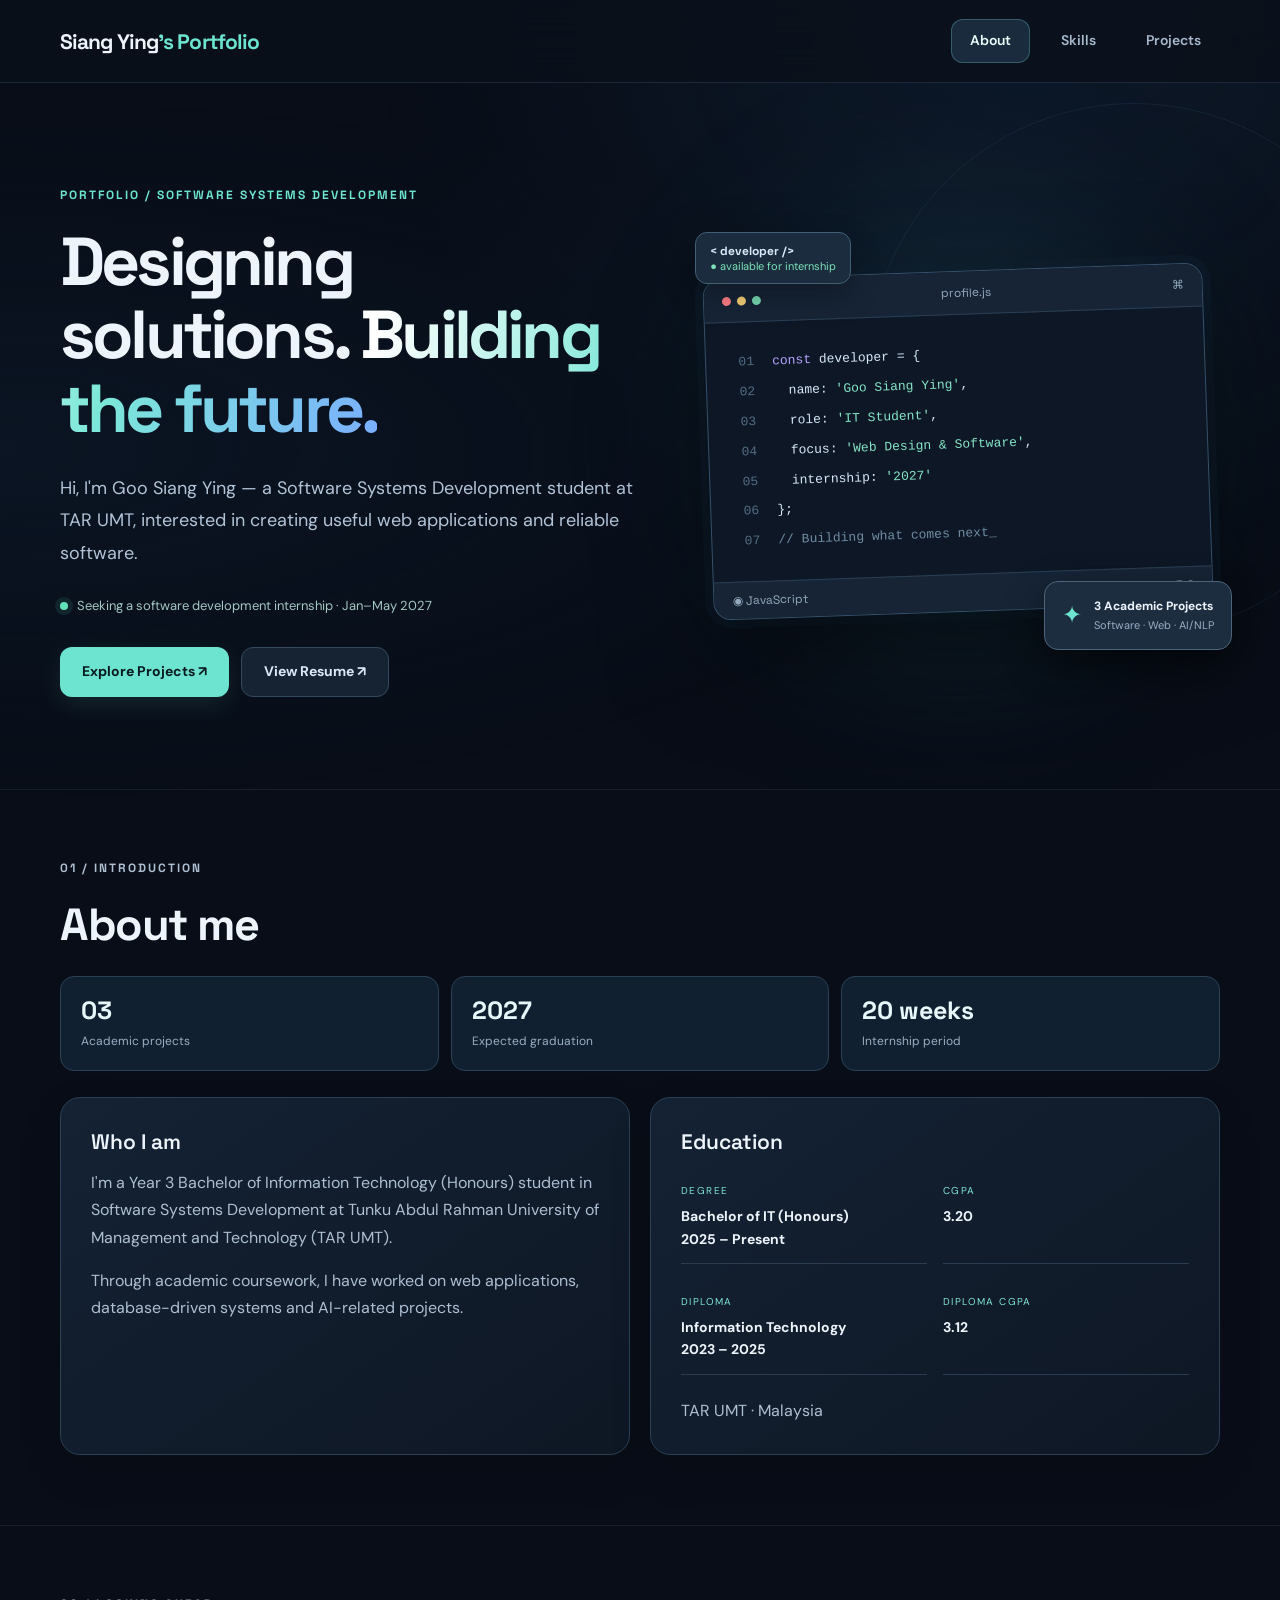
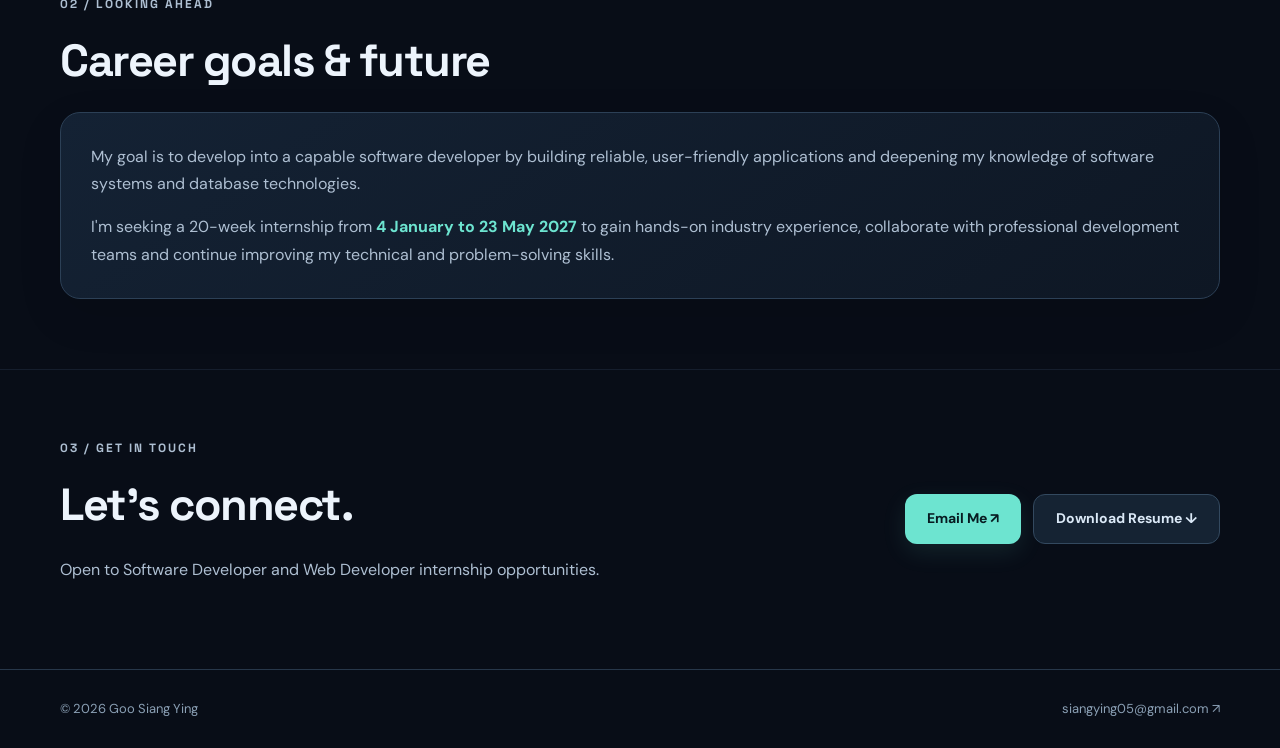
==== commit 18caceef: "Update index.html" ====
--- a/index.html
+++ b/index.html
@@ -1,4 +1,4 @@
 <!DOCTYPE html>
 <html lang="en"><head><meta charset="utf-8"/><meta content="width=device-width,initial-scale=1" name="viewport"/><meta content="Goo Siang Ying's software development portfolio, academic projects, skills and education." name="description"/><title>About | Siang Ying's Portfolio</title><link href="style.css?v=4" rel="stylesheet"/><style>@import url('https://fonts.googleapis.com/css2?family=DM+Sans:wght@400;500;600;700&family=Space+Grotesk:wght@400;500;600;700&display=swap');
 :root{--bg:#080d17;--surface:#101927;--surface2:#142031;--border:#243348;--text:#edf4fc;--muted:#9aaec3;--accent:#6de4d0;--blue:#7aabff;--purple:#a998ff}*{box-sizing:border-box}html{scroll-behavior:smooth}body{margin:0;background:var(--bg);color:var(--text);font:16px/1.7 'DM Sans',sans-serif;overflow-x:hidden}body:before{content:'';position:fixed;inset:0;z-index:-1;pointer-events:none;background:radial-gradient(ellipse at 80% 0%,#19345155,transparent 45%),radial-gradient(ellipse at 0% 50%,#10253c55,transparent 55%)}a{color:inherit;text-decoration:none}button{font:inherit}.wrap{width:min(1160px,calc(100% - 56px));margin:auto}.header{position:sticky;top:0;z-index:20;background:#0a101bcf;border-bottom:1px solid #233145bb;backdrop-filter:blur(20px)}.navwrap{display:flex;align-items:center;justify-content:space-between;min-height:82px;gap:20px}.brand{font:700 21px 'Space Grotesk',sans-serif;letter-spacing:-.9px;white-space:nowrap}.brand span{color:var(--accent)}nav{display:flex;align-items:center;gap:12px}nav a{font-size:14px;font-weight:600;color:#a8b9cd;padding:10px 19px;border-radius:12px;transition:.25s}nav a:hover,nav a.active{background:#192b3c;color:#eafffc}nav a.active{box-shadow:inset 0 0 0 1px #355c69}.menu{display:none;border:1px solid var(--border);border-radius:10px;background:var(--surface);color:var(--text);padding:8px 12px}.hero{position:relative;padding:104px 0 92px;overflow:hidden}.hero:after{content:'';position:absolute;right:-120px;top:20px;width:530px;height:530px;border:1px solid #27445c55;border-radius:50%;pointer-events:none;z-index:-1}.hero-layout{display:grid;grid-template-columns:1.05fr .95fr;align-items:center;gap:55px}.eyebrow{font:700 12px 'Space Grotesk',sans-serif;color:var(--accent);letter-spacing:2px;text-transform:uppercase;margin:0 0 22px}.hero h1{font:700 clamp(42px,5.3vw,76px)/1.08 'Space Grotesk',sans-serif;letter-spacing:-3.8px;margin:0 0 27px;max-width:920px}.gradient{background:linear-gradient(105deg,#fff 5%,#7ce8d8 50%,#7aaeff);color:transparent;background-clip:text}.lead{font-size:18px;color:#b3c4d7;max-width:680px;margin:0 0 26px;line-height:1.8}.status-line{display:flex;align-items:center;gap:9px;font-size:13px;color:#a4c7c1;margin:0 0 30px}.status-dot{width:8px;height:8px;border-radius:50%;background:#64e2b7;box-shadow:0 0 0 5px #64e2b71a}.buttons{display:flex;gap:12px;flex-wrap:wrap}.btn{display:inline-flex;align-items:center;justify-content:center;min-height:48px;padding:12px 22px;border-radius:12px;font-size:14px;font-weight:700;transition:transform .2s,background .2s,box-shadow .2s}.btn:hover{transform:translateY(-3px)}.btn.primary{background:var(--accent);color:#071b21;box-shadow:0 8px 25px #6de4d01b}.btn.secondary{background:#152333;color:#dbe9f7;border:1px solid #33495f}.btn.secondary:hover{background:#20354a}.hero-visual{position:relative;min-height:420px;display:flex;align-items:center;justify-content:center}.visual-glow{position:absolute;width:390px;height:390px;background:#3a8ca540;filter:blur(95px);border-radius:50%}.editor{position:relative;z-index:1;width:100%;max-width:500px;border:1px solid #36516a;border-radius:18px;overflow:hidden;background:#0d1725;box-shadow:0 35px 100px #0008,0 0 0 8px #12233760;transform:rotate(-2deg)}.editor-top,.editor-bottom{display:flex;align-items:center;justify-content:space-between;padding:13px 18px;background:#162436;color:#95a9bd;font:12px 'Space Grotesk',sans-serif;border-bottom:1px solid #2b3e53}.editor-bottom{border-top:1px solid #2b3e53;border-bottom:0;padding:10px 18px}.lights{display:flex;gap:6px}.lights i{width:9px;height:9px;border-radius:50%;background:#ff7e86}.lights i:nth-child(2){background:#f6ce78}.lights i:nth-child(3){background:#74d9b0}.editor-code{font:13px/2.3 Consolas,Monaco,monospace;padding:25px 12px;color:#d7e8fa;white-space:nowrap}.line-no{display:inline-block;width:36px;text-align:right;margin-right:18px;color:#536d83}.purple{color:#b7a2ff}.mint{color:#84e5c6}.muted-code{color:#708ca2}.floating-label{position:absolute;z-index:2;top:0;left:0;background:#1a2c3d;border:1px solid #416075;border-radius:12px;padding:10px 14px;font:700 12px 'Space Grotesk';color:#dceaff;box-shadow:0 12px 30px #0004}.floating-label span{display:block;font:11px 'DM Sans';color:#7ce3b9}.floating-card{position:absolute;right:-12px;bottom:2px;z-index:2;display:flex;align-items:center;gap:12px;background:#1c2d40;border:1px solid #4b6479;border-radius:14px;padding:13px 17px;box-shadow:0 15px 40px #0007}.floating-card>span{color:var(--accent);font-size:24px}.floating-card strong,.floating-card small{display:block}.floating-card strong{font-size:12px}.floating-card small{font-size:11px;color:var(--muted)}.section{padding:70px 0;border-top:1px solid #26344777}.section h2{font:700 clamp(29px,3.6vw,45px)/1.18 'Space Grotesk';letter-spacing:-1.5px;margin:0 0 25px}.section h3{font:600 21px 'Space Grotesk';margin:0 0 14px}.section p,.section li{color:#aebfd2}.section p{margin-top:0}.grid{display:grid;grid-template-columns:repeat(2,minmax(0,1fr));gap:20px}.card{padding:30px;background:linear-gradient(145deg,#142234,#0e1724);border:1px solid #2c4056;border-radius:20px;box-shadow:0 16px 45px #0000001a;transition:border-color .25s,transform .25s}.card:hover{border-color:#4c7885;transform:translateY(-3px)}.card p:last-child{margin-bottom:0}.metric-strip{display:grid;grid-template-columns:repeat(3,1fr);gap:12px;margin:10px 0 26px}.metric-strip>div{padding:17px 20px;background:#112030;border:1px solid #2b4155;border-radius:14px}.metric-strip strong{display:block;color:#e7f7fa;font:700 25px 'Space Grotesk'}.metric-strip span{font-size:12px;color:var(--muted)}.facts{display:grid;grid-template-columns:repeat(2,1fr);gap:16px}.fact{padding:13px 0;border-bottom:1px solid #2b3c50}.fact small,.fact strong{display:block}.fact small{font-size:10px;letter-spacing:1.4px;color:#7de5d1;margin-bottom:6px}.fact strong{font-size:14px;line-height:1.6}.accent{color:var(--accent)}.contact{display:flex;align-items:center;justify-content:space-between;gap:25px}.contact p{max-width:550px}.footer{border-top:1px solid #27374a;padding:28px 0;color:#8ba0b5;font-size:13px}.footer .wrap{display:flex;justify-content:space-between;gap:15px}.footer a:hover{color:var(--accent)}.tag{color:var(--accent)!important;font:700 12px 'Space Grotesk';letter-spacing:1.2px;text-transform:uppercase}.chips{display:flex;flex-wrap:wrap;gap:9px;margin-top:24px}.chip{border:1px solid #39516a;background:#1a2b3d;border-radius:8px;padding:5px 12px;color:#d4e6f5;font-size:12px}.project{margin-bottom:24px}.project h2{font-size:28px;margin-bottom:16px}.project li{margin-bottom:8px}.project-visual{position:relative;height:190px;margin:-30px -30px 28px;border-radius:19px 19px 0 0;overflow:hidden;display:flex;align-items:center;justify-content:center;background:radial-gradient(circle at 75% 25%,#2b6c6b,#102234 60%);border-bottom:1px solid #315264}.project-visual-2{background:radial-gradient(circle at 70% 25%,#38538e,#142338 60%)}.project-visual-3{background:radial-gradient(circle at 70% 25%,#5c3e81,#1a2138 60%)}.visual-index,.visual-foot{position:absolute;font:700 11px 'Space Grotesk';letter-spacing:1.7px;color:#c3e6ee}.visual-index{top:20px;left:25px}.visual-foot{bottom:17px;right:25px}.visual-symbol{font:700 65px 'Space Grotesk';color:#e1fff5;text-shadow:0 0 45px #69dfc37a}.note{font-size:13px;color:#879bb1}.skills-visual{display:flex;gap:12px;flex-wrap:wrap;margin-top:30px}.skills-visual span{font:700 13px 'Space Grotesk';color:#b9d5e7;background:#14263b;border:1px solid #38516a;padding:10px 18px;border-radius:10px}.reveal{opacity:0;transform:translateY(16px);transition:opacity .6s,transform .6s}.reveal.visible{opacity:1;transform:none}@media(prefers-reduced-motion:reduce){.reveal{opacity:1;transform:none;transition:none}*{scroll-behavior:auto!important}}@media(max-width:900px){.hero-layout{grid-template-columns:1fr}.hero{padding:65px 0}.hero-visual{min-height:330px}.editor{max-width:530px}.hero h1{letter-spacing:-2px}}@media(max-width:650px){.wrap{width:min(100% - 32px,1160px)}.navwrap{min-height:70px}.brand{font-size:17px}.menu{display:block}nav{display:none;position:absolute;top:69px;left:0;right:0;padding:16px;background:#0d1928;border-bottom:1px solid #30445a;flex-direction:column;align-items:stretch}nav.open{display:flex}nav a{padding:12px 16px}.hero h1{font-size:42px;letter-spacing:-2px}.lead{font-size:16px}.hero-visual{min-height:300px}.editor-code{font-size:10px;padding:20px 4px}.line-no{width:20px;margin-right:10px}.floating-card{right:0}.floating-label{left:0}.grid,.metric-strip{grid-template-columns:1fr}.section{padding:50px 0}.card{padding:22px}.project-visual{margin:-22px -22px 24px}.contact,.footer .wrap{align-items:flex-start;flex-direction:column}.facts{grid-template-columns:1fr 1fr}.project h2{font-size:24px}}
-.hero-copy{min-width:0}.hero-copy .buttons{margin-top:24px}.editor-code{overflow-x:auto}@media(max-width:900px){.hero-copy{max-width:740px}}</style></head><body><header class="header glass-header"><div class="wrap navwrap"><a class="brand" href="index.html">Siang Ying<span>'s Portfolio</span></a><button aria-expanded="false" aria-label="Toggle navigation" class="menu">☰ Menu</button><nav aria-label="Main navigation"><a aria-current="page" class="active" href="index.html">About</a><a href="skills.html">Skills</a><a href="project.html">Projects</a></nav></div></header><main><section class="hero"><div class="wrap hero-layout"><div class="hero-copy"><p class="eyebrow">PORTFOLIO  /  SOFTWARE SYSTEMS DEVELOPMENT</p><h1 class="display-title">Designing solutions. <span class="gradient">Building the future.</span></h1><p class="lead">Hi, I'm Goo Siang Ying — a Software Systems Development student at TAR UMT, interested in creating useful web applications and reliable software.</p><div class="status-line"><span class="status-dot"></span> Seeking a software development internship · Jan–May 2027</div><div class="buttons"><a class="btn primary lift" href="project.html">Explore Projects ↗</a><a class="btn secondary lift" href="Resume.pdf" rel="noopener" target="_blank">View Resume ↗</a></div></div><aside aria-label="Developer workspace illustration" class="hero-visual"><div class="visual-glow"></div><div class="floating-label">&lt; developer /&gt; <span>● available for internship</span></div><div class="editor"><div class="editor-top"><span class="lights"><i></i><i></i><i></i></span><span>profile.js</span><span>⌘</span></div><div class="editor-code"><div><span class="line-no">01</span><span class="purple">const</span> developer = {</div><div><span class="line-no">02</span>  name: <span class="mint">'Goo Siang Ying'</span>,</div><div><span class="line-no">03</span>  role: <span class="mint">'IT Student'</span>,</div><div><span class="line-no">04</span>  focus: <span class="mint">'Web &amp; Software'</span>,</div><div><span class="line-no">05</span>  internship: <span class="mint">'2027'</span></div><div><span class="line-no">06</span>};</div><div><span class="line-no">07</span><span class="muted-code">// Building what comes next_</span></div></div><div class="editor-bottom"><span>◉ JavaScript</span><span>UTF-8</span></div></div><div class="floating-card"><span>✦</span><div><strong>3 Academic Projects</strong><small>Software · Web · AI/NLP</small></div></div></aside></div></section><section class="section reveal"><div class="wrap"><p class="eyebrow">01 / Introduction</p><h2>About me</h2><div class="metric-strip"><div><strong>03</strong><span>Academic projects</span></div><div><strong>2027</strong><span>Expected graduation</span></div><div><strong>20 weeks</strong><span>Internship period</span></div></div><div class="grid"><div class="card"><h3>Who I am</h3><p>I'm a Year 3 Bachelor of Information Technology (Honours) student in Software Systems Development at Tunku Abdul Rahman University of Management and Technology (TAR UMT).</p><p>Through academic coursework, I have worked on web applications, database-driven systems and AI-related projects.</p></div><div class="card"><h3>Education</h3><div class="facts"><div class="fact"><small>DEGREE</small><strong>Bachelor of IT (Honours)<br/>2025 – Present</strong></div><div class="fact"><small>CGPA</small><strong>3.20</strong></div><div class="fact"><small>DIPLOMA</small><strong>Information Technology<br/>2023 – 2025</strong></div><div class="fact"><small>DIPLOMA CGPA</small><strong>3.12</strong></div></div><p style="margin-top:22px">TAR UMT · Malaysia</p></div></div></div></section><section class="section reveal"><div class="wrap"><p class="eyebrow">02 / Looking Ahead</p><h2>Career goals &amp; future</h2><div class="card"><p>My goal is to develop into a capable software developer by building reliable, user-friendly applications and deepening my knowledge of software systems and database technologies.</p><p>I'm seeking a 20-week internship from <strong class="accent">4 January to 23 May 2027</strong> to gain hands-on industry experience, collaborate with professional development teams and continue improving my technical and problem-solving skills.</p></div></div></section><section class="section reveal"><div class="wrap contact"><div><p class="eyebrow">03 / Get in Touch</p><h2>Let's connect.</h2><p>Open to Software Developer and Web Developer internship opportunities.</p></div><div class="buttons"><a class="btn primary lift" href="mailto:siangying05@gmail.com">Email Me ↗</a><a class="btn secondary lift" download="" href="Resume.pdf">Download Resume ↓</a></div></div></section></main><footer class="footer"><div class="wrap"><span>© <span id="year">2026</span> Goo Siang Ying</span><a href="mailto:siangying05@gmail.com">siangying05@gmail.com ↗</a></div></footer><script src="script.js"></script><script>const menu=document.querySelector('.menu');const nav=document.querySelector('nav');if(menu&&nav){menu.addEventListener('click',()=>{const open=nav.classList.toggle('open');menu.setAttribute('aria-expanded',String(open));});}document.querySelectorAll('nav a').forEach(a=>a.addEventListener('click',()=>{nav?.classList.remove('open');menu?.setAttribute('aria-expanded','false')}));const year=document.getElementById('year');if(year)year.textContent=new Date().getFullYear();const observer=new IntersectionObserver(entries=>{entries.forEach(e=>{if(e.isIntersecting){e.target.classList.add('visible');observer.unobserve(e.target)}})},{threshold:.08});document.querySelectorAll('.reveal').forEach(el=>observer.observe(el));</script></body></html>
+.hero-copy{min-width:0}.hero-copy .buttons{margin-top:24px}.editor-code{overflow-x:auto}@media(max-width:900px){.hero-copy{max-width:740px}}</style></head><body><header class="header glass-header"><div class="wrap navwrap"><a class="brand" href="index.html">Siang Ying<span>'s Portfolio</span></a><button aria-expanded="false" aria-label="Toggle navigation" class="menu">☰ Menu</button><nav aria-label="Main navigation"><a aria-current="page" class="active" href="index.html">About</a><a href="skills.html">Skills</a><a href="project.html">Projects</a></nav></div></header><main><section class="hero"><div class="wrap hero-layout"><div class="hero-copy"><p class="eyebrow">PORTFOLIO  /  SOFTWARE SYSTEMS DEVELOPMENT</p><h1 class="display-title">Designing solutions. <span class="gradient">Building the future.</span></h1><p class="lead">Hi, I'm Goo Siang Ying — a Software Systems Development student at TAR UMT, interested in creating useful web applications and reliable software.</p><div class="status-line"><span class="status-dot"></span> Seeking a software development internship · Jan–May 2027</div><div class="buttons"><a class="btn primary lift" href="project.html">Explore Projects ↗</a><a class="btn secondary lift" href="Resume.pdf" rel="noopener" target="_blank">View Resume ↗</a></div></div><aside aria-label="Developer workspace illustration" class="hero-visual"><div class="visual-glow"></div><div class="floating-label">&lt; developer /&gt; <span>● available for internship</span></div><div class="editor"><div class="editor-top"><span class="lights"><i></i><i></i><i></i></span><span>profile.js</span><span>⌘</span></div><div class="editor-code"><div><span class="line-no">01</span><span class="purple">const</span> developer = {</div><div><span class="line-no">02</span>  name: <span class="mint">'Goo Siang Ying'</span>,</div><div><span class="line-no">03</span>  role: <span class="mint">'IT Student'</span>,</div><div><span class="line-no">04</span>  focus: <span class="mint">'Web Design &amp; Software'</span>,</div><div><span class="line-no">05</span>  internship: <span class="mint">'2027'</span></div><div><span class="line-no">06</span>};</div><div><span class="line-no">07</span><span class="muted-code">// Building what comes next_</span></div></div><div class="editor-bottom"><span>◉ JavaScript</span><span>UTF-8</span></div></div><div class="floating-card"><span>✦</span><div><strong>3 Academic Projects</strong><small>Software · Web · AI/NLP</small></div></div></aside></div></section><section class="section reveal"><div class="wrap"><p class="eyebrow">01 / Introduction</p><h2>About me</h2><div class="metric-strip"><div><strong>03</strong><span>Academic projects</span></div><div><strong>2027</strong><span>Expected graduation</span></div><div><strong>20 weeks</strong><span>Internship period</span></div></div><div class="grid"><div class="card"><h3>Who I am</h3><p>I'm a Year 3 Bachelor of Information Technology (Honours) student in Software Systems Development at Tunku Abdul Rahman University of Management and Technology (TAR UMT).</p><p>Through academic coursework, I have worked on web applications, database-driven systems and AI-related projects.</p></div><div class="card"><h3>Education</h3><div class="facts"><div class="fact"><small>DEGREE</small><strong>Bachelor of IT (Honours)<br/>2025 – Present</strong></div><div class="fact"><small>CGPA</small><strong>3.20</strong></div><div class="fact"><small>DIPLOMA</small><strong>Information Technology<br/>2023 – 2025</strong></div><div class="fact"><small>DIPLOMA CGPA</small><strong>3.12</strong></div></div><p style="margin-top:22px">TAR UMT · Malaysia</p></div></div></div></section><section class="section reveal"><div class="wrap"><p class="eyebrow">02 / Looking Ahead</p><h2>Career goals &amp; future</h2><div class="card"><p>My goal is to develop into a capable software developer by building reliable, user-friendly applications and deepening my knowledge of software systems and database technologies.</p><p>I'm seeking a 20-week internship from <strong class="accent">4 January to 23 May 2027</strong> to gain hands-on industry experience, collaborate with professional development teams and continue improving my technical and problem-solving skills.</p></div></div></section><section class="section reveal"><div class="wrap contact"><div><p class="eyebrow">03 / Get in Touch</p><h2>Let's connect.</h2><p>Open to Software Developer and Web Developer internship opportunities.</p></div><div class="buttons"><a class="btn primary lift" href="mailto:siangying05@gmail.com">Email Me ↗</a><a class="btn secondary lift" download="" href="Resume.pdf">Download Resume ↓</a></div></div></section></main><footer class="footer"><div class="wrap"><span>© <span id="year">2026</span> Goo Siang Ying</span><a href="mailto:siangying05@gmail.com">siangying05@gmail.com ↗</a></div></footer><script src="script.js"></script><script>const menu=document.querySelector('.menu');const nav=document.querySelector('nav');if(menu&&nav){menu.addEventListener('click',()=>{const open=nav.classList.toggle('open');menu.setAttribute('aria-expanded',String(open));});}document.querySelectorAll('nav a').forEach(a=>a.addEventListener('click',()=>{nav?.classList.remove('open');menu?.setAttribute('aria-expanded','false')}));const year=document.getElementById('year');if(year)year.textContent=new Date().getFullYear();const observer=new IntersectionObserver(entries=>{entries.forEach(e=>{if(e.isIntersecting){e.target.classList.add('visible');observer.unobserve(e.target)}})},{threshold:.08});document.querySelectorAll('.reveal').forEach(el=>observer.observe(el));</script></body></html>
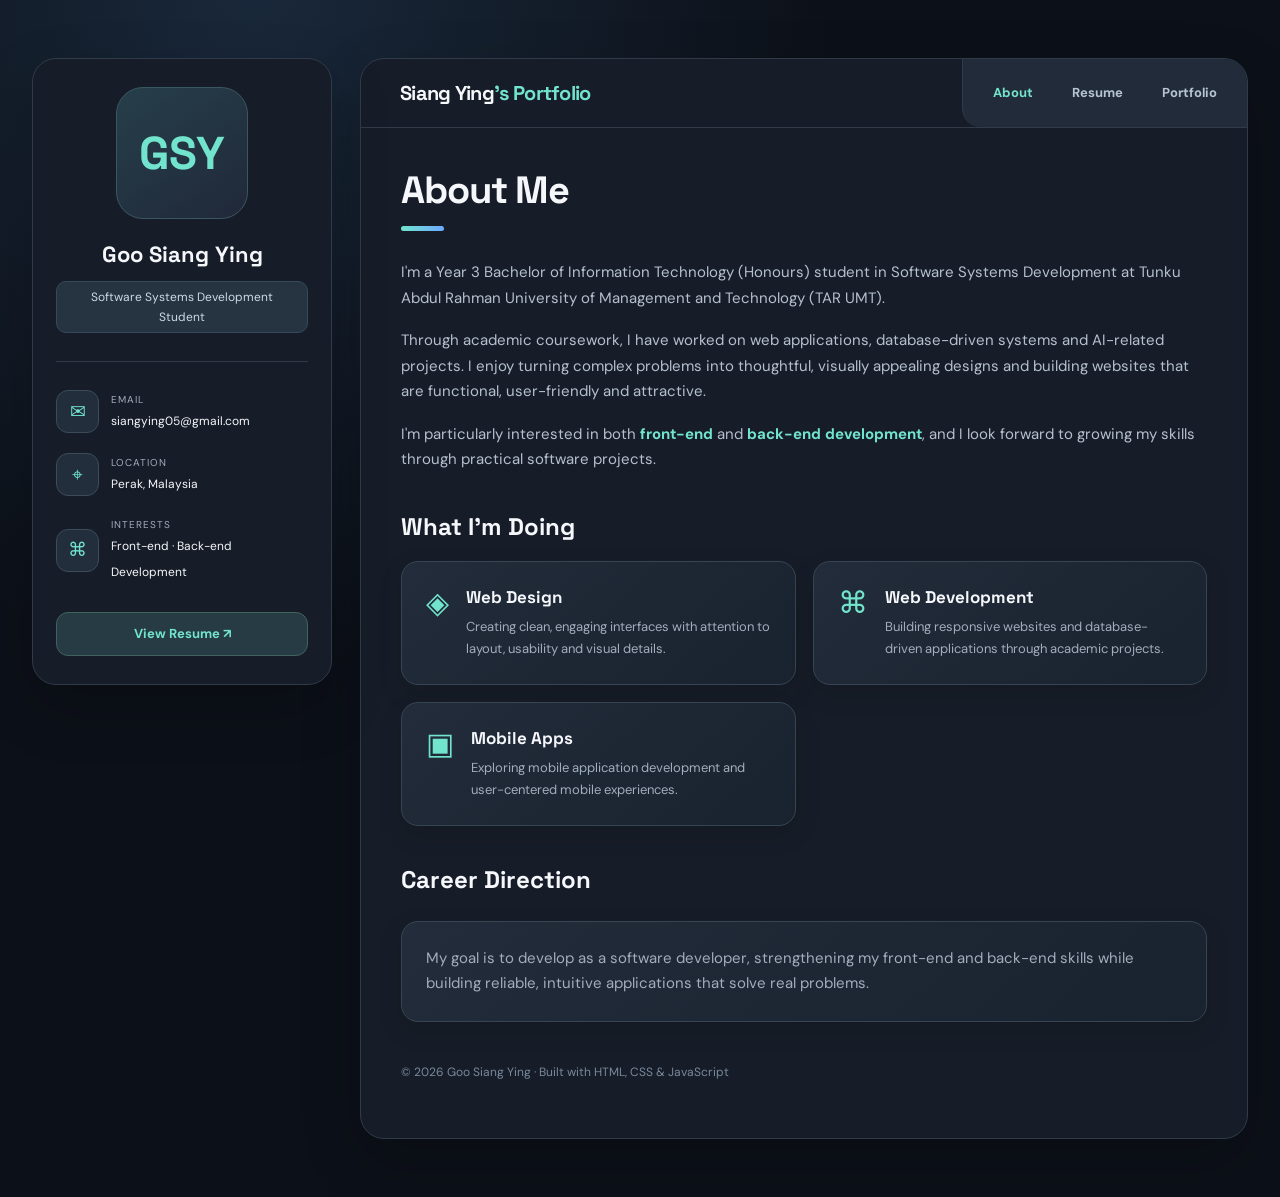
==== commit c0077497: "Add files via upload" ====
--- a/index.html
+++ b/index.html
@@ -1,4 +1 @@
-<!DOCTYPE html>
-<html lang="en"><head><meta charset="utf-8"/><meta content="width=device-width,initial-scale=1" name="viewport"/><meta content="Goo Siang Ying's software development portfolio, academic projects, skills and education." name="description"/><title>About | Siang Ying's Portfolio</title><link href="style.css?v=4" rel="stylesheet"/><style>@import url('https://fonts.googleapis.com/css2?family=DM+Sans:wght@400;500;600;700&family=Space+Grotesk:wght@400;500;600;700&display=swap');
-:root{--bg:#080d17;--surface:#101927;--surface2:#142031;--border:#243348;--text:#edf4fc;--muted:#9aaec3;--accent:#6de4d0;--blue:#7aabff;--purple:#a998ff}*{box-sizing:border-box}html{scroll-behavior:smooth}body{margin:0;background:var(--bg);color:var(--text);font:16px/1.7 'DM Sans',sans-serif;overflow-x:hidden}body:before{content:'';position:fixed;inset:0;z-index:-1;pointer-events:none;background:radial-gradient(ellipse at 80% 0%,#19345155,transparent 45%),radial-gradient(ellipse at 0% 50%,#10253c55,transparent 55%)}a{color:inherit;text-decoration:none}button{font:inherit}.wrap{width:min(1160px,calc(100% - 56px));margin:auto}.header{position:sticky;top:0;z-index:20;background:#0a101bcf;border-bottom:1px solid #233145bb;backdrop-filter:blur(20px)}.navwrap{display:flex;align-items:center;justify-content:space-between;min-height:82px;gap:20px}.brand{font:700 21px 'Space Grotesk',sans-serif;letter-spacing:-.9px;white-space:nowrap}.brand span{color:var(--accent)}nav{display:flex;align-items:center;gap:12px}nav a{font-size:14px;font-weight:600;color:#a8b9cd;padding:10px 19px;border-radius:12px;transition:.25s}nav a:hover,nav a.active{background:#192b3c;color:#eafffc}nav a.active{box-shadow:inset 0 0 0 1px #355c69}.menu{display:none;border:1px solid var(--border);border-radius:10px;background:var(--surface);color:var(--text);padding:8px 12px}.hero{position:relative;padding:104px 0 92px;overflow:hidden}.hero:after{content:'';position:absolute;right:-120px;top:20px;width:530px;height:530px;border:1px solid #27445c55;border-radius:50%;pointer-events:none;z-index:-1}.hero-layout{display:grid;grid-template-columns:1.05fr .95fr;align-items:center;gap:55px}.eyebrow{font:700 12px 'Space Grotesk',sans-serif;color:var(--accent);letter-spacing:2px;text-transform:uppercase;margin:0 0 22px}.hero h1{font:700 clamp(42px,5.3vw,76px)/1.08 'Space Grotesk',sans-serif;letter-spacing:-3.8px;margin:0 0 27px;max-width:920px}.gradient{background:linear-gradient(105deg,#fff 5%,#7ce8d8 50%,#7aaeff);color:transparent;background-clip:text}.lead{font-size:18px;color:#b3c4d7;max-width:680px;margin:0 0 26px;line-height:1.8}.status-line{display:flex;align-items:center;gap:9px;font-size:13px;color:#a4c7c1;margin:0 0 30px}.status-dot{width:8px;height:8px;border-radius:50%;background:#64e2b7;box-shadow:0 0 0 5px #64e2b71a}.buttons{display:flex;gap:12px;flex-wrap:wrap}.btn{display:inline-flex;align-items:center;justify-content:center;min-height:48px;padding:12px 22px;border-radius:12px;font-size:14px;font-weight:700;transition:transform .2s,background .2s,box-shadow .2s}.btn:hover{transform:translateY(-3px)}.btn.primary{background:var(--accent);color:#071b21;box-shadow:0 8px 25px #6de4d01b}.btn.secondary{background:#152333;color:#dbe9f7;border:1px solid #33495f}.btn.secondary:hover{background:#20354a}.hero-visual{position:relative;min-height:420px;display:flex;align-items:center;justify-content:center}.visual-glow{position:absolute;width:390px;height:390px;background:#3a8ca540;filter:blur(95px);border-radius:50%}.editor{position:relative;z-index:1;width:100%;max-width:500px;border:1px solid #36516a;border-radius:18px;overflow:hidden;background:#0d1725;box-shadow:0 35px 100px #0008,0 0 0 8px #12233760;transform:rotate(-2deg)}.editor-top,.editor-bottom{display:flex;align-items:center;justify-content:space-between;padding:13px 18px;background:#162436;color:#95a9bd;font:12px 'Space Grotesk',sans-serif;border-bottom:1px solid #2b3e53}.editor-bottom{border-top:1px solid #2b3e53;border-bottom:0;padding:10px 18px}.lights{display:flex;gap:6px}.lights i{width:9px;height:9px;border-radius:50%;background:#ff7e86}.lights i:nth-child(2){background:#f6ce78}.lights i:nth-child(3){background:#74d9b0}.editor-code{font:13px/2.3 Consolas,Monaco,monospace;padding:25px 12px;color:#d7e8fa;white-space:nowrap}.line-no{display:inline-block;width:36px;text-align:right;margin-right:18px;color:#536d83}.purple{color:#b7a2ff}.mint{color:#84e5c6}.muted-code{color:#708ca2}.floating-label{position:absolute;z-index:2;top:0;left:0;background:#1a2c3d;border:1px solid #416075;border-radius:12px;padding:10px 14px;font:700 12px 'Space Grotesk';color:#dceaff;box-shadow:0 12px 30px #0004}.floating-label span{display:block;font:11px 'DM Sans';color:#7ce3b9}.floating-card{position:absolute;right:-12px;bottom:2px;z-index:2;display:flex;align-items:center;gap:12px;background:#1c2d40;border:1px solid #4b6479;border-radius:14px;padding:13px 17px;box-shadow:0 15px 40px #0007}.floating-card>span{color:var(--accent);font-size:24px}.floating-card strong,.floating-card small{display:block}.floating-card strong{font-size:12px}.floating-card small{font-size:11px;color:var(--muted)}.section{padding:70px 0;border-top:1px solid #26344777}.section h2{font:700 clamp(29px,3.6vw,45px)/1.18 'Space Grotesk';letter-spacing:-1.5px;margin:0 0 25px}.section h3{font:600 21px 'Space Grotesk';margin:0 0 14px}.section p,.section li{color:#aebfd2}.section p{margin-top:0}.grid{display:grid;grid-template-columns:repeat(2,minmax(0,1fr));gap:20px}.card{padding:30px;background:linear-gradient(145deg,#142234,#0e1724);border:1px solid #2c4056;border-radius:20px;box-shadow:0 16px 45px #0000001a;transition:border-color .25s,transform .25s}.card:hover{border-color:#4c7885;transform:translateY(-3px)}.card p:last-child{margin-bottom:0}.metric-strip{display:grid;grid-template-columns:repeat(3,1fr);gap:12px;margin:10px 0 26px}.metric-strip>div{padding:17px 20px;background:#112030;border:1px solid #2b4155;border-radius:14px}.metric-strip strong{display:block;color:#e7f7fa;font:700 25px 'Space Grotesk'}.metric-strip span{font-size:12px;color:var(--muted)}.facts{display:grid;grid-template-columns:repeat(2,1fr);gap:16px}.fact{padding:13px 0;border-bottom:1px solid #2b3c50}.fact small,.fact strong{display:block}.fact small{font-size:10px;letter-spacing:1.4px;color:#7de5d1;margin-bottom:6px}.fact strong{font-size:14px;line-height:1.6}.accent{color:var(--accent)}.contact{display:flex;align-items:center;justify-content:space-between;gap:25px}.contact p{max-width:550px}.footer{border-top:1px solid #27374a;padding:28px 0;color:#8ba0b5;font-size:13px}.footer .wrap{display:flex;justify-content:space-between;gap:15px}.footer a:hover{color:var(--accent)}.tag{color:var(--accent)!important;font:700 12px 'Space Grotesk';letter-spacing:1.2px;text-transform:uppercase}.chips{display:flex;flex-wrap:wrap;gap:9px;margin-top:24px}.chip{border:1px solid #39516a;background:#1a2b3d;border-radius:8px;padding:5px 12px;color:#d4e6f5;font-size:12px}.project{margin-bottom:24px}.project h2{font-size:28px;margin-bottom:16px}.project li{margin-bottom:8px}.project-visual{position:relative;height:190px;margin:-30px -30px 28px;border-radius:19px 19px 0 0;overflow:hidden;display:flex;align-items:center;justify-content:center;background:radial-gradient(circle at 75% 25%,#2b6c6b,#102234 60%);border-bottom:1px solid #315264}.project-visual-2{background:radial-gradient(circle at 70% 25%,#38538e,#142338 60%)}.project-visual-3{background:radial-gradient(circle at 70% 25%,#5c3e81,#1a2138 60%)}.visual-index,.visual-foot{position:absolute;font:700 11px 'Space Grotesk';letter-spacing:1.7px;color:#c3e6ee}.visual-index{top:20px;left:25px}.visual-foot{bottom:17px;right:25px}.visual-symbol{font:700 65px 'Space Grotesk';color:#e1fff5;text-shadow:0 0 45px #69dfc37a}.note{font-size:13px;color:#879bb1}.skills-visual{display:flex;gap:12px;flex-wrap:wrap;margin-top:30px}.skills-visual span{font:700 13px 'Space Grotesk';color:#b9d5e7;background:#14263b;border:1px solid #38516a;padding:10px 18px;border-radius:10px}.reveal{opacity:0;transform:translateY(16px);transition:opacity .6s,transform .6s}.reveal.visible{opacity:1;transform:none}@media(prefers-reduced-motion:reduce){.reveal{opacity:1;transform:none;transition:none}*{scroll-behavior:auto!important}}@media(max-width:900px){.hero-layout{grid-template-columns:1fr}.hero{padding:65px 0}.hero-visual{min-height:330px}.editor{max-width:530px}.hero h1{letter-spacing:-2px}}@media(max-width:650px){.wrap{width:min(100% - 32px,1160px)}.navwrap{min-height:70px}.brand{font-size:17px}.menu{display:block}nav{display:none;position:absolute;top:69px;left:0;right:0;padding:16px;background:#0d1928;border-bottom:1px solid #30445a;flex-direction:column;align-items:stretch}nav.open{display:flex}nav a{padding:12px 16px}.hero h1{font-size:42px;letter-spacing:-2px}.lead{font-size:16px}.hero-visual{min-height:300px}.editor-code{font-size:10px;padding:20px 4px}.line-no{width:20px;margin-right:10px}.floating-card{right:0}.floating-label{left:0}.grid,.metric-strip{grid-template-columns:1fr}.section{padding:50px 0}.card{padding:22px}.project-visual{margin:-22px -22px 24px}.contact,.footer .wrap{align-items:flex-start;flex-direction:column}.facts{grid-template-columns:1fr 1fr}.project h2{font-size:24px}}
-.hero-copy{min-width:0}.hero-copy .buttons{margin-top:24px}.editor-code{overflow-x:auto}@media(max-width:900px){.hero-copy{max-width:740px}}</style></head><body><header class="header glass-header"><div class="wrap navwrap"><a class="brand" href="index.html">Siang Ying<span>'s Portfolio</span></a><button aria-expanded="false" aria-label="Toggle navigation" class="menu">☰ Menu</button><nav aria-label="Main navigation"><a aria-current="page" class="active" href="index.html">About</a><a href="skills.html">Skills</a><a href="project.html">Projects</a></nav></div></header><main><section class="hero"><div class="wrap hero-layout"><div class="hero-copy"><p class="eyebrow">PORTFOLIO  /  SOFTWARE SYSTEMS DEVELOPMENT</p><h1 class="display-title">Designing solutions. <span class="gradient">Building the future.</span></h1><p class="lead">Hi, I'm Goo Siang Ying — a Software Systems Development student at TAR UMT, interested in creating useful web applications and reliable software.</p><div class="status-line"><span class="status-dot"></span> Seeking a software development internship · Jan–May 2027</div><div class="buttons"><a class="btn primary lift" href="project.html">Explore Projects ↗</a><a class="btn secondary lift" href="Resume.pdf" rel="noopener" target="_blank">View Resume ↗</a></div></div><aside aria-label="Developer workspace illustration" class="hero-visual"><div class="visual-glow"></div><div class="floating-label">&lt; developer /&gt; <span>● available for internship</span></div><div class="editor"><div class="editor-top"><span class="lights"><i></i><i></i><i></i></span><span>profile.js</span><span>⌘</span></div><div class="editor-code"><div><span class="line-no">01</span><span class="purple">const</span> developer = {</div><div><span class="line-no">02</span>  name: <span class="mint">'Goo Siang Ying'</span>,</div><div><span class="line-no">03</span>  role: <span class="mint">'IT Student'</span>,</div><div><span class="line-no">04</span>  focus: <span class="mint">'Web Design &amp; Software'</span>,</div><div><span class="line-no">05</span>  internship: <span class="mint">'2027'</span></div><div><span class="line-no">06</span>};</div><div><span class="line-no">07</span><span class="muted-code">// Building what comes next_</span></div></div><div class="editor-bottom"><span>◉ JavaScript</span><span>UTF-8</span></div></div><div class="floating-card"><span>✦</span><div><strong>3 Academic Projects</strong><small>Software · Web · AI/NLP</small></div></div></aside></div></section><section class="section reveal"><div class="wrap"><p class="eyebrow">01 / Introduction</p><h2>About me</h2><div class="metric-strip"><div><strong>03</strong><span>Academic projects</span></div><div><strong>2027</strong><span>Expected graduation</span></div><div><strong>20 weeks</strong><span>Internship period</span></div></div><div class="grid"><div class="card"><h3>Who I am</h3><p>I'm a Year 3 Bachelor of Information Technology (Honours) student in Software Systems Development at Tunku Abdul Rahman University of Management and Technology (TAR UMT).</p><p>Through academic coursework, I have worked on web applications, database-driven systems and AI-related projects.</p></div><div class="card"><h3>Education</h3><div class="facts"><div class="fact"><small>DEGREE</small><strong>Bachelor of IT (Honours)<br/>2025 – Present</strong></div><div class="fact"><small>CGPA</small><strong>3.20</strong></div><div class="fact"><small>DIPLOMA</small><strong>Information Technology<br/>2023 – 2025</strong></div><div class="fact"><small>DIPLOMA CGPA</small><strong>3.12</strong></div></div><p style="margin-top:22px">TAR UMT · Malaysia</p></div></div></div></section><section class="section reveal"><div class="wrap"><p class="eyebrow">02 / Looking Ahead</p><h2>Career goals &amp; future</h2><div class="card"><p>My goal is to develop into a capable software developer by building reliable, user-friendly applications and deepening my knowledge of software systems and database technologies.</p><p>I'm seeking a 20-week internship from <strong class="accent">4 January to 23 May 2027</strong> to gain hands-on industry experience, collaborate with professional development teams and continue improving my technical and problem-solving skills.</p></div></div></section><section class="section reveal"><div class="wrap contact"><div><p class="eyebrow">03 / Get in Touch</p><h2>Let's connect.</h2><p>Open to Software Developer and Web Developer internship opportunities.</p></div><div class="buttons"><a class="btn primary lift" href="mailto:siangying05@gmail.com">Email Me ↗</a><a class="btn secondary lift" download="" href="Resume.pdf">Download Resume ↓</a></div></div></section></main><footer class="footer"><div class="wrap"><span>© <span id="year">2026</span> Goo Siang Ying</span><a href="mailto:siangying05@gmail.com">siangying05@gmail.com ↗</a></div></footer><script src="script.js"></script><script>const menu=document.querySelector('.menu');const nav=document.querySelector('nav');if(menu&&nav){menu.addEventListener('click',()=>{const open=nav.classList.toggle('open');menu.setAttribute('aria-expanded',String(open));});}document.querySelectorAll('nav a').forEach(a=>a.addEventListener('click',()=>{nav?.classList.remove('open');menu?.setAttribute('aria-expanded','false')}));const year=document.getElementById('year');if(year)year.textContent=new Date().getFullYear();const observer=new IntersectionObserver(entries=>{entries.forEach(e=>{if(e.isIntersecting){e.target.classList.add('visible');observer.unobserve(e.target)}})},{threshold:.08});document.querySelectorAll('.reveal').forEach(el=>observer.observe(el));</script></body></html>
+<!doctype html><html lang="en"><head><meta charset="utf-8"><meta name="viewport" content="width=device-width,initial-scale=1"><meta name="description" content="Goo Siang Ying — software systems development student portfolio"><title>About | Siang Ying's Portfolio</title><link rel="stylesheet" href="style.css?v=1"></head><body><div class="layout"><aside class="sidebar"><div class="avatar" aria-label="GSY initials">GSY</div><h1>Goo Siang Ying</h1><div class="role">Software Systems Development Student</div><hr class="separator"><div class="contact-item"><div class="contact-icon">✉</div><div><small>Email</small><a href="mailto:siangying05@gmail.com">siangying05@gmail.com</a></div></div><div class="contact-item"><div class="contact-icon">⌖</div><div><small>Location</small><span>Perak, Malaysia</span></div></div><div class="contact-item"><div class="contact-icon">⌘</div><div><small>Interests</small><span>Front-end · Back-end Development</span></div></div><a class="sidebar-action" href="Resume.pdf" target="_blank" rel="noopener">View Resume ↗</a></aside><main class="main"><header class="topbar"><a class="brand" href="index.html">Siang Ying<span>'s Portfolio</span></a><nav class="nav" aria-label="Main navigation"><a href="index.html" class="active">About</a><a href="resume.html" class="">Resume</a><a href="portfolio.html" class="">Portfolio</a></nav></header><div class="content"><h2 class="section-title">About Me</h2><div class="underline"></div><div class="intro"><p>I'm a Year 3 Bachelor of Information Technology (Honours) student in Software Systems Development at Tunku Abdul Rahman University of Management and Technology (TAR UMT).</p><p>Through academic coursework, I have worked on web applications, database-driven systems and AI-related projects. I enjoy turning complex problems into thoughtful, visually appealing designs and building websites that are functional, user-friendly and attractive.</p><p>I'm particularly interested in both <strong style="color:var(--accent)">front-end</strong> and <strong style="color:var(--accent)">back-end development</strong>, and I look forward to growing my skills through practical software projects.</p></div><h2 class="subhead">What I'm Doing</h2><div class="service-grid"><article class="service"><div class="service-icon">◈</div><div><h3>Web Design</h3><p>Creating clean, engaging interfaces with attention to layout, usability and visual details.</p></div></article><article class="service"><div class="service-icon">⌘</div><div><h3>Web Development</h3><p>Building responsive websites and database-driven applications through academic projects.</p></div></article><article class="service"><div class="service-icon">▣</div><div><h3>Mobile Apps</h3><p>Exploring mobile application development and user-centered mobile experiences.</p></div></article></div><h2 class="subhead">Career Direction</h2><div class="note-card"><p>My goal is to develop as a software developer, strengthening my front-end and back-end skills while building reliable, intuitive applications that solve real problems.</p></div><footer class="page-footer">© 2026 Goo Siang Ying · Built with HTML, CSS & JavaScript</footer></div></main></div><script src="script.js"></script></body></html>
--- a/style.css
+++ b/style.css
@@ -1,2 +1,2 @@
 @import url('https://fonts.googleapis.com/css2?family=DM+Sans:wght@400;500;600;700&family=Space+Grotesk:wght@400;500;600;700&display=swap');
-:root{--bg:#080d17;--surface:#101927;--surface2:#142031;--border:#243348;--text:#edf4fc;--muted:#9aaec3;--accent:#6de4d0;--blue:#7aabff;--purple:#a998ff}*{box-sizing:border-box}html{scroll-behavior:smooth}body{margin:0;background:var(--bg);color:var(--text);font:16px/1.7 'DM Sans',sans-serif;overflow-x:hidden}body:before{content:'';position:fixed;inset:0;z-index:-1;pointer-events:none;background:radial-gradient(ellipse at 80% 0%,#19345155,transparent 45%),radial-gradient(ellipse at 0% 50%,#10253c55,transparent 55%)}a{color:inherit;text-decoration:none}button{font:inherit}.wrap{width:min(1160px,calc(100% - 56px));margin:auto}.header{position:sticky;top:0;z-index:20;background:#0a101bcf;border-bottom:1px solid #233145bb;backdrop-filter:blur(20px)}.navwrap{display:flex;align-items:center;justify-content:space-between;min-height:82px;gap:20px}.brand{font:700 21px 'Space Grotesk',sans-serif;letter-spacing:-.9px;white-space:nowrap}.brand span{color:var(--accent)}nav{display:flex;align-items:center;gap:12px}nav a{font-size:14px;font-weight:600;color:#a8b9cd;padding:10px 19px;border-radius:12px;transition:.25s}nav a:hover,nav a.active{background:#192b3c;color:#eafffc}nav a.active{box-shadow:inset 0 0 0 1px #355c69}.menu{display:none;border:1px solid var(--border);border-radius:10px;background:var(--surface);color:var(--text);padding:8px 12px}.hero{position:relative;padding:104px 0 92px;overflow:hidden}.hero:after{content:'';position:absolute;right:-120px;top:20px;width:530px;height:530px;border:1px solid #27445c55;border-radius:50%;pointer-events:none;z-index:-1}.hero-layout{display:grid;grid-template-columns:1.05fr .95fr;align-items:center;gap:55px}.eyebrow{font:700 12px 'Space Grotesk',sans-serif;color:var(--accent);letter-spacing:2px;text-transform:uppercase;margin:0 0 22px}.hero h1{font:700 clamp(42px,5.3vw,76px)/1.08 'Space Grotesk',sans-serif;letter-spacing:-3.8px;margin:0 0 27px;max-width:920px}.gradient{background:linear-gradient(105deg,#fff 5%,#7ce8d8 50%,#7aaeff);color:transparent;background-clip:text}.lead{font-size:18px;color:#b3c4d7;max-width:680px;margin:0 0 26px;line-height:1.8}.status-line{display:flex;align-items:center;gap:9px;font-size:13px;color:#a4c7c1;margin:0 0 30px}.status-dot{width:8px;height:8px;border-radius:50%;background:#64e2b7;box-shadow:0 0 0 5px #64e2b71a}.buttons{display:flex;gap:12px;flex-wrap:wrap}.btn{display:inline-flex;align-items:center;justify-content:center;min-height:48px;padding:12px 22px;border-radius:12px;font-size:14px;font-weight:700;transition:transform .2s,background .2s,box-shadow .2s}.btn:hover{transform:translateY(-3px)}.btn.primary{background:var(--accent);color:#071b21;box-shadow:0 8px 25px #6de4d01b}.btn.secondary{background:#152333;color:#dbe9f7;border:1px solid #33495f}.btn.secondary:hover{background:#20354a}.hero-visual{position:relative;min-height:420px;display:flex;align-items:center;justify-content:center}.visual-glow{position:absolute;width:390px;height:390px;background:#3a8ca540;filter:blur(95px);border-radius:50%}.editor{position:relative;z-index:1;width:100%;max-width:500px;border:1px solid #36516a;border-radius:18px;overflow:hidden;background:#0d1725;box-shadow:0 35px 100px #0008,0 0 0 8px #12233760;transform:rotate(-2deg)}.editor-top,.editor-bottom{display:flex;align-items:center;justify-content:space-between;padding:13px 18px;background:#162436;color:#95a9bd;font:12px 'Space Grotesk',sans-serif;border-bottom:1px solid #2b3e53}.editor-bottom{border-top:1px solid #2b3e53;border-bottom:0;padding:10px 18px}.lights{display:flex;gap:6px}.lights i{width:9px;height:9px;border-radius:50%;background:#ff7e86}.lights i:nth-child(2){background:#f6ce78}.lights i:nth-child(3){background:#74d9b0}.editor-code{font:13px/2.3 Consolas,Monaco,monospace;padding:25px 12px;color:#d7e8fa;white-space:nowrap}.line-no{display:inline-block;width:36px;text-align:right;margin-right:18px;color:#536d83}.purple{color:#b7a2ff}.mint{color:#84e5c6}.muted-code{color:#708ca2}.floating-label{position:absolute;z-index:2;top:0;left:0;background:#1a2c3d;border:1px solid #416075;border-radius:12px;padding:10px 14px;font:700 12px 'Space Grotesk';color:#dceaff;box-shadow:0 12px 30px #0004}.floating-label span{display:block;font:11px 'DM Sans';color:#7ce3b9}.floating-card{position:absolute;right:-12px;bottom:2px;z-index:2;display:flex;align-items:center;gap:12px;background:#1c2d40;border:1px solid #4b6479;border-radius:14px;padding:13px 17px;box-shadow:0 15px 40px #0007}.floating-card>span{color:var(--accent);font-size:24px}.floating-card strong,.floating-card small{display:block}.floating-card strong{font-size:12px}.floating-card small{font-size:11px;color:var(--muted)}.section{padding:70px 0;border-top:1px solid #26344777}.section h2{font:700 clamp(29px,3.6vw,45px)/1.18 'Space Grotesk';letter-spacing:-1.5px;margin:0 0 25px}.section h3{font:600 21px 'Space Grotesk';margin:0 0 14px}.section p,.section li{color:#aebfd2}.section p{margin-top:0}.grid{display:grid;grid-template-columns:repeat(2,minmax(0,1fr));gap:20px}.card{padding:30px;background:linear-gradient(145deg,#142234,#0e1724);border:1px solid #2c4056;border-radius:20px;box-shadow:0 16px 45px #0000001a;transition:border-color .25s,transform .25s}.card:hover{border-color:#4c7885;transform:translateY(-3px)}.card p:last-child{margin-bottom:0}.metric-strip{display:grid;grid-template-columns:repeat(3,1fr);gap:12px;margin:10px 0 26px}.metric-strip>div{padding:17px 20px;background:#112030;border:1px solid #2b4155;border-radius:14px}.metric-strip strong{display:block;color:#e7f7fa;font:700 25px 'Space Grotesk'}.metric-strip span{font-size:12px;color:var(--muted)}.facts{display:grid;grid-template-columns:repeat(2,1fr);gap:16px}.fact{padding:13px 0;border-bottom:1px solid #2b3c50}.fact small,.fact strong{display:block}.fact small{font-size:10px;letter-spacing:1.4px;color:#7de5d1;margin-bottom:6px}.fact strong{font-size:14px;line-height:1.6}.accent{color:var(--accent)}.contact{display:flex;align-items:center;justify-content:space-between;gap:25px}.contact p{max-width:550px}.footer{border-top:1px solid #27374a;padding:28px 0;color:#8ba0b5;font-size:13px}.footer .wrap{display:flex;justify-content:space-between;gap:15px}.footer a:hover{color:var(--accent)}.tag{color:var(--accent)!important;font:700 12px 'Space Grotesk';letter-spacing:1.2px;text-transform:uppercase}.chips{display:flex;flex-wrap:wrap;gap:9px;margin-top:24px}.chip{border:1px solid #39516a;background:#1a2b3d;border-radius:8px;padding:5px 12px;color:#d4e6f5;font-size:12px}.project{margin-bottom:24px}.project h2{font-size:28px;margin-bottom:16px}.project li{margin-bottom:8px}.project-visual{position:relative;height:190px;margin:-30px -30px 28px;border-radius:19px 19px 0 0;overflow:hidden;display:flex;align-items:center;justify-content:center;background:radial-gradient(circle at 75% 25%,#2b6c6b,#102234 60%);border-bottom:1px solid #315264}.project-visual-2{background:radial-gradient(circle at 70% 25%,#38538e,#142338 60%)}.project-visual-3{background:radial-gradient(circle at 70% 25%,#5c3e81,#1a2138 60%)}.visual-index,.visual-foot{position:absolute;font:700 11px 'Space Grotesk';letter-spacing:1.7px;color:#c3e6ee}.visual-index{top:20px;left:25px}.visual-foot{bottom:17px;right:25px}.visual-symbol{font:700 65px 'Space Grotesk';color:#e1fff5;text-shadow:0 0 45px #69dfc37a}.note{font-size:13px;color:#879bb1}.skills-visual{display:flex;gap:12px;flex-wrap:wrap;margin-top:30px}.skills-visual span{font:700 13px 'Space Grotesk';color:#b9d5e7;background:#14263b;border:1px solid #38516a;padding:10px 18px;border-radius:10px}.reveal{opacity:0;transform:translateY(16px);transition:opacity .6s,transform .6s}.reveal.visible{opacity:1;transform:none}@media(prefers-reduced-motion:reduce){.reveal{opacity:1;transform:none;transition:none}*{scroll-behavior:auto!important}}@media(max-width:900px){.hero-layout{grid-template-columns:1fr}.hero{padding:65px 0}.hero-visual{min-height:330px}.editor{max-width:530px}.hero h1{letter-spacing:-2px}}@media(max-width:650px){.wrap{width:min(100% - 32px,1160px)}.navwrap{min-height:70px}.brand{font-size:17px}.menu{display:block}nav{display:none;position:absolute;top:69px;left:0;right:0;padding:16px;background:#0d1928;border-bottom:1px solid #30445a;flex-direction:column;align-items:stretch}nav.open{display:flex}nav a{padding:12px 16px}.hero h1{font-size:42px;letter-spacing:-2px}.lead{font-size:16px}.hero-visual{min-height:300px}.editor-code{font-size:10px;padding:20px 4px}.line-no{width:20px;margin-right:10px}.floating-card{right:0}.floating-label{left:0}.grid,.metric-strip{grid-template-columns:1fr}.section{padding:50px 0}.card{padding:22px}.project-visual{margin:-22px -22px 24px}.contact,.footer .wrap{align-items:flex-start;flex-direction:column}.facts{grid-template-columns:1fr 1fr}.project h2{font-size:24px}}
+:root{--bg:#0c1018;--panel:#171d28;--panel2:#1e2633;--line:#303a49;--text:#f5f7fb;--muted:#a2adbd;--accent:#72e4ce}*{box-sizing:border-box}html{scroll-behavior:smooth}body{margin:0;background:radial-gradient(ellipse at 20% 0%,#19283a 0%,transparent 40%),var(--bg);color:var(--text);font:15px/1.7 'DM Sans',sans-serif}a{color:inherit;text-decoration:none}button{font:inherit}.layout{max-width:1380px;margin:0 auto;display:grid;grid-template-columns:300px minmax(0,1fr);gap:28px;padding:58px 32px}.sidebar,.main{background:var(--panel);border:1px solid var(--line);border-radius:24px;box-shadow:0 22px 60px #0003}.sidebar{padding:28px 23px;align-self:start;position:sticky;top:28px}.avatar{width:132px;height:132px;border-radius:27px;margin:0 auto 21px;background:linear-gradient(145deg,#263f4a,#202839);display:grid;place-items:center;border:1px solid #3a5761;font:700 46px 'Space Grotesk';color:var(--accent)}.sidebar h1{font:700 22px/1.3 'Space Grotesk';text-align:center;margin:0 0 12px}.role{margin:auto;background:#263341;border:1px solid #34495b;border-radius:10px;width:max-content;max-width:100%;padding:5px 12px;font-size:12px;color:#cbd9e8;text-align:center}.separator{border:0;border-top:1px solid var(--line);margin:28px 0}.contact-item{display:flex;gap:12px;align-items:center;margin:20px 0}.contact-icon{width:43px;height:43px;flex:none;display:grid;place-items:center;border-radius:12px;background:#222e3c;color:var(--accent);border:1px solid #3b4b5a;font-size:19px}.contact-item small{display:block;color:var(--muted);font-size:10px;letter-spacing:1px;text-transform:uppercase}.contact-item a,.contact-item span{font-size:12px;overflow-wrap:anywhere}.sidebar-action{display:block;text-align:center;background:#263b43;border:1px solid #41635e;border-radius:12px;padding:10px;color:var(--accent);font-weight:700;font-size:13px;margin-top:28px}.main{overflow:hidden;min-height:650px}.topbar{display:flex;align-items:center;justify-content:space-between;gap:20px;padding:0 0 0 39px;border-bottom:1px solid var(--line)}.brand{font:700 20px 'Space Grotesk';letter-spacing:-.7px}.brand span{color:var(--accent)}.nav{display:flex;background:#222b39;border-left:1px solid var(--line);border-bottom-left-radius:19px;padding:0 12px;gap:3px}.nav a{padding:23px 18px;font-weight:700;font-size:13px;color:#b7c3d2;transition:.2s}.nav a:hover,.nav a.active{color:var(--accent)}.content{padding:38px 40px 56px}.section-title{font:700 clamp(29px,3vw,38px) 'Space Grotesk';letter-spacing:-1.1px;margin:0 0 12px}.underline{height:5px;width:43px;border-radius:5px;background:linear-gradient(90deg,var(--accent),#6caaff);margin:0 0 29px}.intro{font-size:15px;color:#b5c0cf;max-width:850px}.intro p{margin:0 0 17px}.subhead{font:700 24px 'Space Grotesk';margin:38px 0 19px}.service-grid,.project-grid,.skill-grid{display:grid;grid-template-columns:repeat(2,minmax(0,1fr));gap:17px}.service,.project,.skill-group,.timeline,.note-card{background:linear-gradient(140deg,#222c3a,#19222f);border:1px solid #364453;border-radius:17px;padding:24px;box-shadow:0 9px 24px #0002}.service{display:flex;gap:17px}.service-icon{color:var(--accent);font-size:30px;line-height:1.1}.service h3,.project h3{font:700 17px 'Space Grotesk';margin:0 0 8px}.service p,.project p,.timeline p{color:var(--muted);margin:0;font-size:13px}.muted{color:var(--muted)}.section-label{font-size:11px;text-transform:uppercase;letter-spacing:2px;color:var(--accent);font-weight:700}.timeline{margin-bottom:15px;position:relative}.timeline .date{color:var(--accent);font-size:12px;font-weight:700}.timeline h3{font:700 17px 'Space Grotesk';margin:7px 0 6px}.timeline h4{font-size:13px;color:#c7d1df;margin:0 0 7px;font-weight:500}.skill-group h3{font:700 17px 'Space Grotesk';margin:0 0 17px}.skill-list{display:flex;flex-wrap:wrap;gap:10px}.skill{display:inline-flex;align-items:center;gap:8px;background:#263445;border:1px solid #3b4d60;border-radius:10px;padding:9px 12px;font-size:13px}.skill img{width:21px;height:21px;object-fit:contain}.project{padding:0;overflow:hidden}.project-banner{height:150px;display:flex;align-items:center;justify-content:center;background:radial-gradient(circle at 70% 20%,#276e6e,#152b3a 60%);font:700 42px 'Space Grotesk';color:#b9fff1}.project:nth-child(2) .project-banner{background:radial-gradient(circle at 70% 20%,#34548d,#19283e 60%);color:#c1d6ff}.project:nth-child(3) .project-banner{background:radial-gradient(circle at 70% 20%,#63477f,#282039 60%);color:#e2d1ff}.project-body{padding:23px}.project ul{padding-left:18px;color:var(--muted);font-size:13px;margin:10px 0}.project li{margin:5px 0}.chips{display:flex;flex-wrap:wrap;gap:7px;margin-top:17px}.chip{border:1px solid #3a5662;background:#253744;border-radius:7px;padding:4px 9px;font-size:11px;color:#b9e8df}.page-footer{padding-top:40px;color:#78899d;font-size:12px}.resume-link{display:inline-flex;margin-top:20px;border-radius:11px;padding:12px 18px;background:var(--accent);color:#09232b;font-weight:700}.note-card{margin-top:26px}.note-card p{margin:0;color:var(--muted)}@media(max-width:1050px){.layout{grid-template-columns:1fr;padding:20px}.sidebar{position:static;display:grid;grid-template-columns:auto 1fr;gap:0 20px;align-items:center}.avatar{grid-row:span 2;width:90px;height:90px;font-size:30px;margin:0}.sidebar h1{text-align:left}.role{margin:0}.sidebar .separator,.contact-item,.sidebar-action{grid-column:1/-1}.sidebar .separator{margin:17px 0}.contact-item{margin:7px 0}.sidebar-action{margin-top:16px}}@media(max-width:650px){.layout{padding:12px;gap:14px}.sidebar,.main{border-radius:17px}.topbar{display:block;padding:17px 17px 0}.brand{display:block;margin-bottom:12px;font-size:17px}.nav{border-radius:11px;border:1px solid var(--line);justify-content:space-around;padding:0}.nav a{padding:12px 9px;font-size:12px}.content{padding:27px 19px 35px}.service-grid,.project-grid,.skill-grid{grid-template-columns:1fr}.service{padding:19px}.section-title{font-size:29px}.sidebar{padding:20px}}
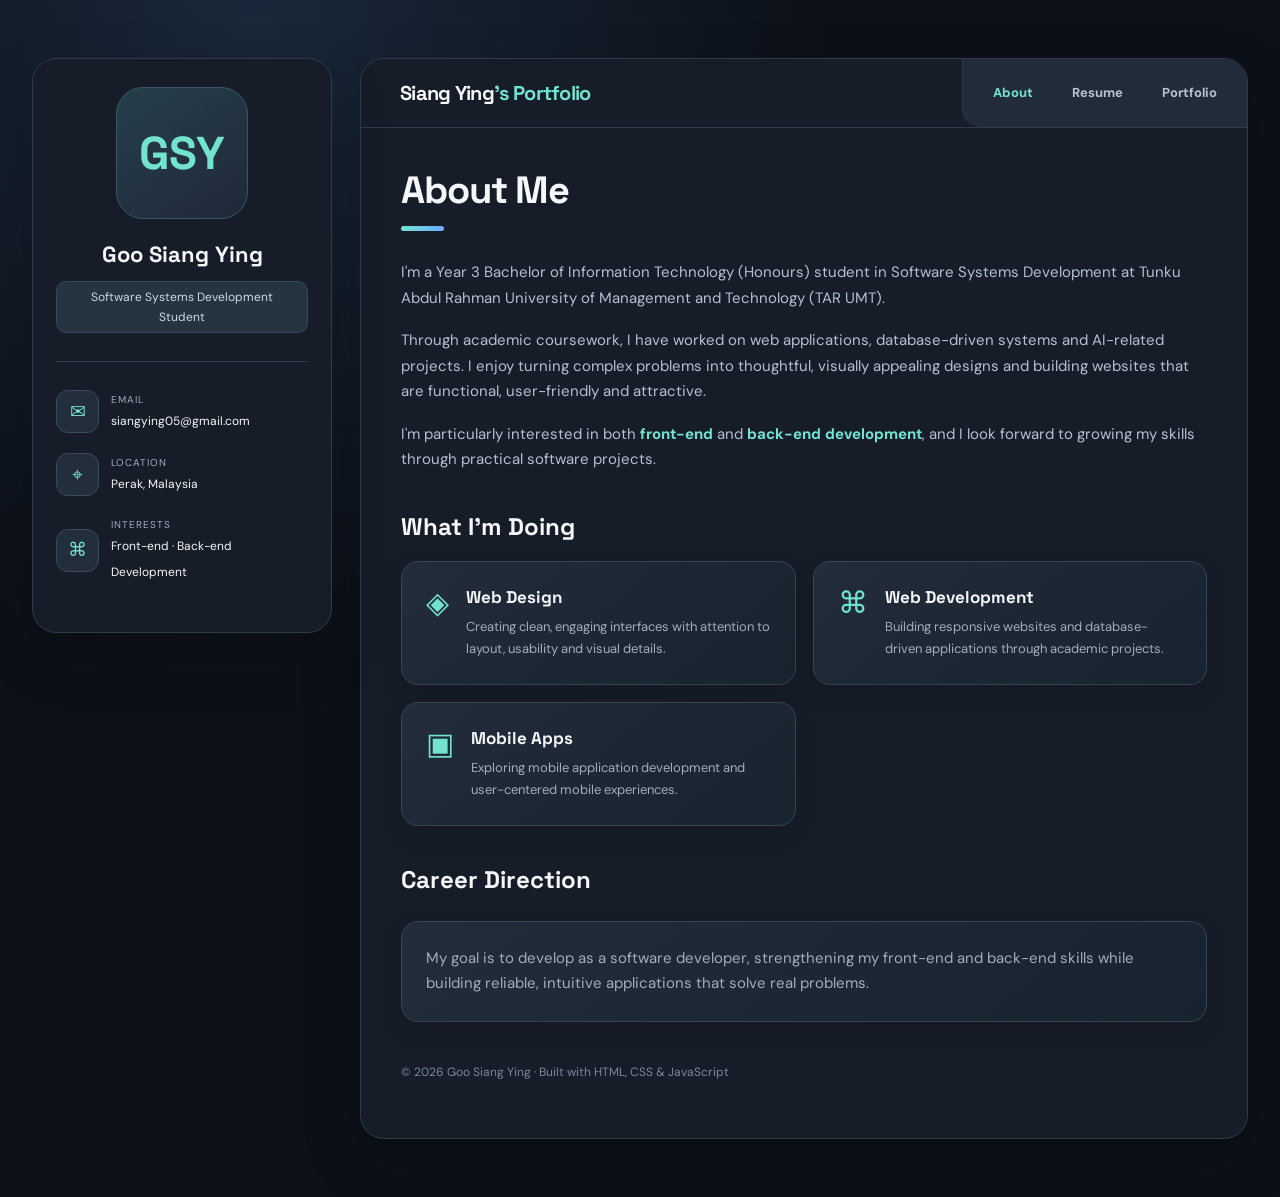
==== commit ad7efa64: "Add files via upload" ====
--- a/index.html
+++ b/index.html
@@ -1 +1 @@
-<!doctype html><html lang="en"><head><meta charset="utf-8"><meta name="viewport" content="width=device-width,initial-scale=1"><meta name="description" content="Goo Siang Ying — software systems development student portfolio"><title>About | Siang Ying's Portfolio</title><link rel="stylesheet" href="style.css?v=1"></head><body><div class="layout"><aside class="sidebar"><div class="avatar" aria-label="GSY initials">GSY</div><h1>Goo Siang Ying</h1><div class="role">Software Systems Development Student</div><hr class="separator"><div class="contact-item"><div class="contact-icon">✉</div><div><small>Email</small><a href="mailto:siangying05@gmail.com">siangying05@gmail.com</a></div></div><div class="contact-item"><div class="contact-icon">⌖</div><div><small>Location</small><span>Perak, Malaysia</span></div></div><div class="contact-item"><div class="contact-icon">⌘</div><div><small>Interests</small><span>Front-end · Back-end Development</span></div></div><a class="sidebar-action" href="Resume.pdf" target="_blank" rel="noopener">View Resume ↗</a></aside><main class="main"><header class="topbar"><a class="brand" href="index.html">Siang Ying<span>'s Portfolio</span></a><nav class="nav" aria-label="Main navigation"><a href="index.html" class="active">About</a><a href="resume.html" class="">Resume</a><a href="portfolio.html" class="">Portfolio</a></nav></header><div class="content"><h2 class="section-title">About Me</h2><div class="underline"></div><div class="intro"><p>I'm a Year 3 Bachelor of Information Technology (Honours) student in Software Systems Development at Tunku Abdul Rahman University of Management and Technology (TAR UMT).</p><p>Through academic coursework, I have worked on web applications, database-driven systems and AI-related projects. I enjoy turning complex problems into thoughtful, visually appealing designs and building websites that are functional, user-friendly and attractive.</p><p>I'm particularly interested in both <strong style="color:var(--accent)">front-end</strong> and <strong style="color:var(--accent)">back-end development</strong>, and I look forward to growing my skills through practical software projects.</p></div><h2 class="subhead">What I'm Doing</h2><div class="service-grid"><article class="service"><div class="service-icon">◈</div><div><h3>Web Design</h3><p>Creating clean, engaging interfaces with attention to layout, usability and visual details.</p></div></article><article class="service"><div class="service-icon">⌘</div><div><h3>Web Development</h3><p>Building responsive websites and database-driven applications through academic projects.</p></div></article><article class="service"><div class="service-icon">▣</div><div><h3>Mobile Apps</h3><p>Exploring mobile application development and user-centered mobile experiences.</p></div></article></div><h2 class="subhead">Career Direction</h2><div class="note-card"><p>My goal is to develop as a software developer, strengthening my front-end and back-end skills while building reliable, intuitive applications that solve real problems.</p></div><footer class="page-footer">© 2026 Goo Siang Ying · Built with HTML, CSS & JavaScript</footer></div></main></div><script src="script.js"></script></body></html>+<!doctype html><html lang="en"><head><meta charset="utf-8"><meta name="viewport" content="width=device-width,initial-scale=1"><meta name="description" content="Goo Siang Ying — software systems development student portfolio"><title>About | Siang Ying's Portfolio</title><link rel="stylesheet" href="style.css?v=1"></head><body><div class="layout"><aside class="sidebar"><div class="avatar" aria-label="GSY initials">GSY</div><h1>Goo Siang Ying</h1><div class="role">Software Systems Development Student</div><hr class="separator"><div class="contact-item"><div class="contact-icon">✉</div><div><small>Email</small><a href="mailto:siangying05@gmail.com">siangying05@gmail.com</a></div></div><div class="contact-item"><div class="contact-icon">⌖</div><div><small>Location</small><span>Perak, Malaysia</span></div></div><div class="contact-item"><div class="contact-icon">⌘</div><div><small>Interests</small><span>Front-end · Back-end Development</span></div></div></aside><main class="main"><header class="topbar"><a class="brand" href="index.html">Siang Ying<span>'s Portfolio</span></a><nav class="nav" aria-label="Main navigation"><a href="index.html" class="active">About</a><a href="resume.html" class="">Resume</a><a href="portfolio.html" class="">Portfolio</a></nav></header><div class="content"><h2 class="section-title">About Me</h2><div class="underline"></div><div class="intro"><p>I'm a Year 3 Bachelor of Information Technology (Honours) student in Software Systems Development at Tunku Abdul Rahman University of Management and Technology (TAR UMT).</p><p>Through academic coursework, I have worked on web applications, database-driven systems and AI-related projects. I enjoy turning complex problems into thoughtful, visually appealing designs and building websites that are functional, user-friendly and attractive.</p><p>I'm particularly interested in both <strong style="color:var(--accent)">front-end</strong> and <strong style="color:var(--accent)">back-end development</strong>, and I look forward to growing my skills through practical software projects.</p></div><h2 class="subhead">What I'm Doing</h2><div class="service-grid"><article class="service"><div class="service-icon">◈</div><div><h3>Web Design</h3><p>Creating clean, engaging interfaces with attention to layout, usability and visual details.</p></div></article><article class="service"><div class="service-icon">⌘</div><div><h3>Web Development</h3><p>Building responsive websites and database-driven applications through academic projects.</p></div></article><article class="service"><div class="service-icon">▣</div><div><h3>Mobile Apps</h3><p>Exploring mobile application development and user-centered mobile experiences.</p></div></article></div><h2 class="subhead">Career Direction</h2><div class="note-card"><p>My goal is to develop as a software developer, strengthening my front-end and back-end skills while building reliable, intuitive applications that solve real problems.</p></div><footer class="page-footer">© 2026 Goo Siang Ying · Built with HTML, CSS & JavaScript</footer></div></main></div><script src="script.js"></script></body></html>
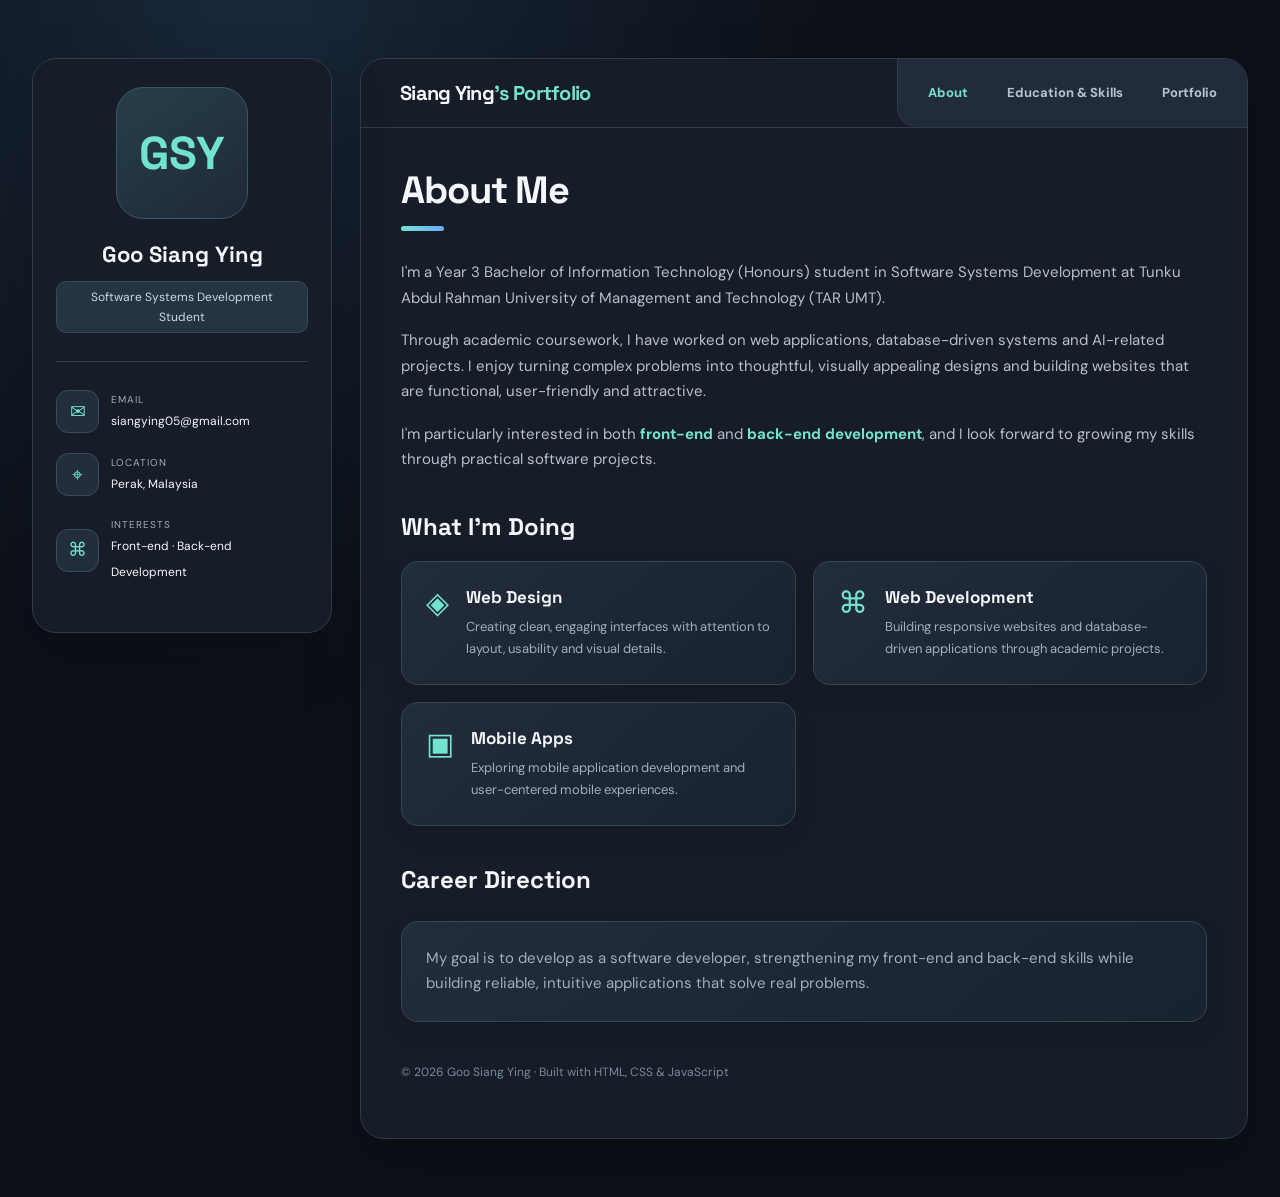
==== commit c2611258: "Update index.html" ====
--- a/index.html
+++ b/index.html
@@ -1 +1,3 @@
-<!doctype html><html lang="en"><head><meta charset="utf-8"><meta name="viewport" content="width=device-width,initial-scale=1"><meta name="description" content="Goo Siang Ying — software systems development student portfolio"><title>About | Siang Ying's Portfolio</title><link rel="stylesheet" href="style.css?v=1"></head><body><div class="layout"><aside class="sidebar"><div class="avatar" aria-label="GSY initials">GSY</div><h1>Goo Siang Ying</h1><div class="role">Software Systems Development Student</div><hr class="separator"><div class="contact-item"><div class="contact-icon">✉</div><div><small>Email</small><a href="mailto:siangying05@gmail.com">siangying05@gmail.com</a></div></div><div class="contact-item"><div class="contact-icon">⌖</div><div><small>Location</small><span>Perak, Malaysia</span></div></div><div class="contact-item"><div class="contact-icon">⌘</div><div><small>Interests</small><span>Front-end · Back-end Development</span></div></div></aside><main class="main"><header class="topbar"><a class="brand" href="index.html">Siang Ying<span>'s Portfolio</span></a><nav class="nav" aria-label="Main navigation"><a href="index.html" class="active">About</a><a href="resume.html" class="">Resume</a><a href="portfolio.html" class="">Portfolio</a></nav></header><div class="content"><h2 class="section-title">About Me</h2><div class="underline"></div><div class="intro"><p>I'm a Year 3 Bachelor of Information Technology (Honours) student in Software Systems Development at Tunku Abdul Rahman University of Management and Technology (TAR UMT).</p><p>Through academic coursework, I have worked on web applications, database-driven systems and AI-related projects. I enjoy turning complex problems into thoughtful, visually appealing designs and building websites that are functional, user-friendly and attractive.</p><p>I'm particularly interested in both <strong style="color:var(--accent)">front-end</strong> and <strong style="color:var(--accent)">back-end development</strong>, and I look forward to growing my skills through practical software projects.</p></div><h2 class="subhead">What I'm Doing</h2><div class="service-grid"><article class="service"><div class="service-icon">◈</div><div><h3>Web Design</h3><p>Creating clean, engaging interfaces with attention to layout, usability and visual details.</p></div></article><article class="service"><div class="service-icon">⌘</div><div><h3>Web Development</h3><p>Building responsive websites and database-driven applications through academic projects.</p></div></article><article class="service"><div class="service-icon">▣</div><div><h3>Mobile Apps</h3><p>Exploring mobile application development and user-centered mobile experiences.</p></div></article></div><h2 class="subhead">Career Direction</h2><div class="note-card"><p>My goal is to develop as a software developer, strengthening my front-end and back-end skills while building reliable, intuitive applications that solve real problems.</p></div><footer class="page-footer">© 2026 Goo Siang Ying · Built with HTML, CSS & JavaScript</footer></div></main></div><script src="script.js"></script></body></html>+<!doctype html><html lang="en"><head><meta charset="utf-8">
+<meta name="robots" content="noindex, nofollow">
+<meta name="viewport" content="width=device-width,initial-scale=1"><meta name="description" content="Goo Siang Ying — software systems development student portfolio"><title>About | Siang Ying's Portfolio</title><link rel="stylesheet" href="style.css?v=1"></head><body><div class="layout"><aside class="sidebar"><div class="avatar" aria-label="GSY initials">GSY</div><h1>Goo Siang Ying</h1><div class="role">Software Systems Development Student</div><hr class="separator"><div class="contact-item"><div class="contact-icon">✉</div><div><small>Email</small><a href="mailto:siangying05@gmail.com">siangying05@gmail.com</a></div></div><div class="contact-item"><div class="contact-icon">⌖</div><div><small>Location</small><span>Perak, Malaysia</span></div></div><div class="contact-item"><div class="contact-icon">⌘</div><div><small>Interests</small><span>Front-end · Back-end Development</span></div></div></aside><main class="main"><header class="topbar"><a class="brand" href="index.html">Siang Ying<span>'s Portfolio</span></a><nav class="nav" aria-label="Main navigation"><a href="index.html" class="active">About</a><a href="resume.html" class="">Education &amp; Skills</a><a href="portfolio.html" class="">Portfolio</a></nav></header><div class="content"><h2 class="section-title">About Me</h2><div class="underline"></div><div class="intro"><p>I'm a Year 3 Bachelor of Information Technology (Honours) student in Software Systems Development at Tunku Abdul Rahman University of Management and Technology (TAR UMT).</p><p>Through academic coursework, I have worked on web applications, database-driven systems and AI-related projects. I enjoy turning complex problems into thoughtful, visually appealing designs and building websites that are functional, user-friendly and attractive.</p><p>I'm particularly interested in both <strong style="color:var(--accent)">front-end</strong> and <strong style="color:var(--accent)">back-end development</strong>, and I look forward to growing my skills through practical software projects.</p></div><h2 class="subhead">What I'm Doing</h2><div class="service-grid"><article class="service"><div class="service-icon">◈</div><div><h3>Web Design</h3><p>Creating clean, engaging interfaces with attention to layout, usability and visual details.</p></div></article><article class="service"><div class="service-icon">⌘</div><div><h3>Web Development</h3><p>Building responsive websites and database-driven applications through academic projects.</p></div></article><article class="service"><div class="service-icon">▣</div><div><h3>Mobile Apps</h3><p>Exploring mobile application development and user-centered mobile experiences.</p></div></article></div><h2 class="subhead">Career Direction</h2><div class="note-card"><p>My goal is to develop as a software developer, strengthening my front-end and back-end skills while building reliable, intuitive applications that solve real problems.</p></div><footer class="page-footer">© 2026 Goo Siang Ying · Built with HTML, CSS & JavaScript</footer></div></main></div><script src="script.js"></script></body></html>
--- a/style.css
+++ b/style.css
@@ -1,2 +1,37 @@
 @import url('https://fonts.googleapis.com/css2?family=DM+Sans:wght@400;500;600;700&family=Space+Grotesk:wght@400;500;600;700&display=swap');
-:root{--bg:#0c1018;--panel:#171d28;--panel2:#1e2633;--line:#303a49;--text:#f5f7fb;--muted:#a2adbd;--accent:#72e4ce}*{box-sizing:border-box}html{scroll-behavior:smooth}body{margin:0;background:radial-gradient(ellipse at 20% 0%,#19283a 0%,transparent 40%),var(--bg);color:var(--text);font:15px/1.7 'DM Sans',sans-serif}a{color:inherit;text-decoration:none}button{font:inherit}.layout{max-width:1380px;margin:0 auto;display:grid;grid-template-columns:300px minmax(0,1fr);gap:28px;padding:58px 32px}.sidebar,.main{background:var(--panel);border:1px solid var(--line);border-radius:24px;box-shadow:0 22px 60px #0003}.sidebar{padding:28px 23px;align-self:start;position:sticky;top:28px}.avatar{width:132px;height:132px;border-radius:27px;margin:0 auto 21px;background:linear-gradient(145deg,#263f4a,#202839);display:grid;place-items:center;border:1px solid #3a5761;font:700 46px 'Space Grotesk';color:var(--accent)}.sidebar h1{font:700 22px/1.3 'Space Grotesk';text-align:center;margin:0 0 12px}.role{margin:auto;background:#263341;border:1px solid #34495b;border-radius:10px;width:max-content;max-width:100%;padding:5px 12px;font-size:12px;color:#cbd9e8;text-align:center}.separator{border:0;border-top:1px solid var(--line);margin:28px 0}.contact-item{display:flex;gap:12px;align-items:center;margin:20px 0}.contact-icon{width:43px;height:43px;flex:none;display:grid;place-items:center;border-radius:12px;background:#222e3c;color:var(--accent);border:1px solid #3b4b5a;font-size:19px}.contact-item small{display:block;color:var(--muted);font-size:10px;letter-spacing:1px;text-transform:uppercase}.contact-item a,.contact-item span{font-size:12px;overflow-wrap:anywhere}.sidebar-action{display:block;text-align:center;background:#263b43;border:1px solid #41635e;border-radius:12px;padding:10px;color:var(--accent);font-weight:700;font-size:13px;margin-top:28px}.main{overflow:hidden;min-height:650px}.topbar{display:flex;align-items:center;justify-content:space-between;gap:20px;padding:0 0 0 39px;border-bottom:1px solid var(--line)}.brand{font:700 20px 'Space Grotesk';letter-spacing:-.7px}.brand span{color:var(--accent)}.nav{display:flex;background:#222b39;border-left:1px solid var(--line);border-bottom-left-radius:19px;padding:0 12px;gap:3px}.nav a{padding:23px 18px;font-weight:700;font-size:13px;color:#b7c3d2;transition:.2s}.nav a:hover,.nav a.active{color:var(--accent)}.content{padding:38px 40px 56px}.section-title{font:700 clamp(29px,3vw,38px) 'Space Grotesk';letter-spacing:-1.1px;margin:0 0 12px}.underline{height:5px;width:43px;border-radius:5px;background:linear-gradient(90deg,var(--accent),#6caaff);margin:0 0 29px}.intro{font-size:15px;color:#b5c0cf;max-width:850px}.intro p{margin:0 0 17px}.subhead{font:700 24px 'Space Grotesk';margin:38px 0 19px}.service-grid,.project-grid,.skill-grid{display:grid;grid-template-columns:repeat(2,minmax(0,1fr));gap:17px}.service,.project,.skill-group,.timeline,.note-card{background:linear-gradient(140deg,#222c3a,#19222f);border:1px solid #364453;border-radius:17px;padding:24px;box-shadow:0 9px 24px #0002}.service{display:flex;gap:17px}.service-icon{color:var(--accent);font-size:30px;line-height:1.1}.service h3,.project h3{font:700 17px 'Space Grotesk';margin:0 0 8px}.service p,.project p,.timeline p{color:var(--muted);margin:0;font-size:13px}.muted{color:var(--muted)}.section-label{font-size:11px;text-transform:uppercase;letter-spacing:2px;color:var(--accent);font-weight:700}.timeline{margin-bottom:15px;position:relative}.timeline .date{color:var(--accent);font-size:12px;font-weight:700}.timeline h3{font:700 17px 'Space Grotesk';margin:7px 0 6px}.timeline h4{font-size:13px;color:#c7d1df;margin:0 0 7px;font-weight:500}.skill-group h3{font:700 17px 'Space Grotesk';margin:0 0 17px}.skill-list{display:flex;flex-wrap:wrap;gap:10px}.skill{display:inline-flex;align-items:center;gap:8px;background:#263445;border:1px solid #3b4d60;border-radius:10px;padding:9px 12px;font-size:13px}.skill img{width:21px;height:21px;object-fit:contain}.project{padding:0;overflow:hidden}.project-banner{height:150px;display:flex;align-items:center;justify-content:center;background:radial-gradient(circle at 70% 20%,#276e6e,#152b3a 60%);font:700 42px 'Space Grotesk';color:#b9fff1}.project:nth-child(2) .project-banner{background:radial-gradient(circle at 70% 20%,#34548d,#19283e 60%);color:#c1d6ff}.project:nth-child(3) .project-banner{background:radial-gradient(circle at 70% 20%,#63477f,#282039 60%);color:#e2d1ff}.project-body{padding:23px}.project ul{padding-left:18px;color:var(--muted);font-size:13px;margin:10px 0}.project li{margin:5px 0}.chips{display:flex;flex-wrap:wrap;gap:7px;margin-top:17px}.chip{border:1px solid #3a5662;background:#253744;border-radius:7px;padding:4px 9px;font-size:11px;color:#b9e8df}.page-footer{padding-top:40px;color:#78899d;font-size:12px}.resume-link{display:inline-flex;margin-top:20px;border-radius:11px;padding:12px 18px;background:var(--accent);color:#09232b;font-weight:700}.note-card{margin-top:26px}.note-card p{margin:0;color:var(--muted)}@media(max-width:1050px){.layout{grid-template-columns:1fr;padding:20px}.sidebar{position:static;display:grid;grid-template-columns:auto 1fr;gap:0 20px;align-items:center}.avatar{grid-row:span 2;width:90px;height:90px;font-size:30px;margin:0}.sidebar h1{text-align:left}.role{margin:0}.sidebar .separator,.contact-item,.sidebar-action{grid-column:1/-1}.sidebar .separator{margin:17px 0}.contact-item{margin:7px 0}.sidebar-action{margin-top:16px}}@media(max-width:650px){.layout{padding:12px;gap:14px}.sidebar,.main{border-radius:17px}.topbar{display:block;padding:17px 17px 0}.brand{display:block;margin-bottom:12px;font-size:17px}.nav{border-radius:11px;border:1px solid var(--line);justify-content:space-around;padding:0}.nav a{padding:12px 9px;font-size:12px}.content{padding:27px 19px 35px}.service-grid,.project-grid,.skill-grid{grid-template-columns:1fr}.service{padding:19px}.section-title{font-size:29px}.sidebar{padding:20px}}+:root{--bg:#0c1018;--panel:#171d28;--panel2:#1e2633;--line:#303a49;--text:#f5f7fb;--muted:#a2adbd;--accent:#72e4ce}*{box-sizing:border-box}html{scroll-behavior:smooth}body{margin:0;background:radial-gradient(ellipse at 20% 0%,#19283a 0%,transparent 40%),var(--bg);color:var(--text);font:15px/1.7 'DM Sans',sans-serif}a{color:inherit;text-decoration:none}button{font:inherit}.layout{max-width:1380px;margin:0 auto;display:grid;grid-template-columns:300px minmax(0,1fr);gap:28px;padding:58px 32px}.sidebar,.main{background:var(--panel);border:1px solid var(--line);border-radius:24px;box-shadow:0 22px 60px #0003}.sidebar{padding:28px 23px;align-self:start;position:sticky;top:28px}.avatar{width:132px;height:132px;border-radius:27px;margin:0 auto 21px;background:linear-gradient(145deg,#263f4a,#202839);display:grid;place-items:center;border:1px solid #3a5761;font:700 46px 'Space Grotesk';color:var(--accent)}.sidebar h1{font:700 22px/1.3 'Space Grotesk';text-align:center;margin:0 0 12px}.role{margin:auto;background:#263341;border:1px solid #34495b;border-radius:10px;width:max-content;max-width:100%;padding:5px 12px;font-size:12px;color:#cbd9e8;text-align:center}.separator{border:0;border-top:1px solid var(--line);margin:28px 0}.contact-item{display:flex;gap:12px;align-items:center;margin:20px 0}.contact-icon{width:43px;height:43px;flex:none;display:grid;place-items:center;border-radius:12px;background:#222e3c;color:var(--accent);border:1px solid #3b4b5a;font-size:19px}.contact-item small{display:block;color:var(--muted);font-size:10px;letter-spacing:1px;text-transform:uppercase}.contact-item a,.contact-item span{font-size:12px;overflow-wrap:anywhere}.sidebar-action{display:block;text-align:center;background:#263b43;border:1px solid #41635e;border-radius:12px;padding:10px;color:var(--accent);font-weight:700;font-size:13px;margin-top:28px}.main{overflow:hidden;min-height:650px}.topbar{display:flex;align-items:center;justify-content:space-between;gap:20px;padding:0 0 0 39px;border-bottom:1px solid var(--line)}.brand{font:700 20px 'Space Grotesk';letter-spacing:-.7px}.brand span{color:var(--accent)}.nav{display:flex;background:#222b39;border-left:1px solid var(--line);border-bottom-left-radius:19px;padding:0 12px;gap:3px}.nav a{padding:23px 18px;font-weight:700;font-size:13px;color:#b7c3d2;transition:.2s}.nav a:hover,.nav a.active{color:var(--accent)}.content{padding:38px 40px 56px}.section-title{font:700 clamp(29px,3vw,38px) 'Space Grotesk';letter-spacing:-1.1px;margin:0 0 12px}.underline{height:5px;width:43px;border-radius:5px;background:linear-gradient(90deg,var(--accent),#6caaff);margin:0 0 29px}.intro{font-size:15px;color:#b5c0cf;max-width:850px}.intro p{margin:0 0 17px}.subhead{font:700 24px 'Space Grotesk';margin:38px 0 19px}.service-grid,.project-grid,.skill-grid{display:grid;grid-template-columns:repeat(2,minmax(0,1fr));gap:17px}.service,.project,.skill-group,.timeline,.note-card{background:linear-gradient(140deg,#222c3a,#19222f);border:1px solid #364453;border-radius:17px;padding:24px;box-shadow:0 9px 24px #0002}.service{display:flex;gap:17px}.service-icon{color:var(--accent);font-size:30px;line-height:1.1}.service h3,.project h3{font:700 17px 'Space Grotesk';margin:0 0 8px}.service p,.project p,.timeline p{color:var(--muted);margin:0;font-size:13px}.muted{color:var(--muted)}.section-label{font-size:11px;text-transform:uppercase;letter-spacing:2px;color:var(--accent);font-weight:700}.timeline{margin-bottom:15px;position:relative}.timeline .date{color:var(--accent);font-size:12px;font-weight:700}.timeline h3{font:700 17px 'Space Grotesk';margin:7px 0 6px}.timeline h4{font-size:13px;color:#c7d1df;margin:0 0 7px;font-weight:500}.skill-group h3{font:700 17px 'Space Grotesk';margin:0 0 17px}.skill-list{display:flex;flex-wrap:wrap;gap:10px}.skill{display:inline-flex;align-items:center;gap:8px;background:#263445;border:1px solid #3b4d60;border-radius:10px;padding:9px 12px;font-size:13px}.skill img{width:21px;height:21px;object-fit:contain}.project{padding:0;overflow:hidden}.project-banner{height:150px;display:flex;align-items:center;justify-content:center;background:radial-gradient(circle at 70% 20%,#276e6e,#152b3a 60%);font:700 42px 'Space Grotesk';color:#b9fff1}.project:nth-child(2) .project-banner{background:radial-gradient(circle at 70% 20%,#34548d,#19283e 60%);color:#c1d6ff}.project:nth-child(3) .project-banner{background:radial-gradient(circle at 70% 20%,#63477f,#282039 60%);color:#e2d1ff}.project-body{padding:23px}.project ul{padding-left:18px;color:var(--muted);font-size:13px;margin:10px 0}.project li{margin:5px 0}.chips{display:flex;flex-wrap:wrap;gap:7px;margin-top:17px}.chip{border:1px solid #3a5662;background:#253744;border-radius:7px;padding:4px 9px;font-size:11px;color:#b9e8df}.page-footer{padding-top:40px;color:#78899d;font-size:12px}.resume-link{display:inline-flex;margin-top:20px;border-radius:11px;padding:12px 18px;background:var(--accent);color:#09232b;font-weight:700}.note-card{margin-top:26px}.note-card p{margin:0;color:var(--muted)}@media(max-width:1050px){.layout{grid-template-columns:1fr;padding:20px}.sidebar{position:static;display:grid;grid-template-columns:auto 1fr;gap:0 20px;align-items:center}.avatar{grid-row:span 2;width:90px;height:90px;font-size:30px;margin:0}.sidebar h1{text-align:left}.role{margin:0}.sidebar .separator,.contact-item,.sidebar-action{grid-column:1/-1}.sidebar .separator{margin:17px 0}.contact-item{margin:7px 0}.sidebar-action{margin-top:16px}}@media(max-width:650px){.layout{padding:12px;gap:14px}.sidebar,.main{border-radius:17px}.topbar{display:block;padding:17px 17px 0}.brand{display:block;margin-bottom:12px;font-size:17px}.nav{border-radius:11px;border:1px solid var(--line);justify-content:space-around;padding:0}.nav a{padding:12px 9px;font-size:12px}.content{padding:27px 19px 35px}.service-grid,.project-grid,.skill-grid{grid-template-columns:1fr}.service{padding:19px}.section-title{font-size:29px}.sidebar{padding:20px}}
+.project-banner {
+    overflow: hidden;
+    padding: 0;
+}
+
+.project-image {
+    width: 100%;
+    height: 100%;
+    object-fit: cover;
+    object-position: center;
+    display: block;
+    transition: transform 0.3s ease;
+}
+
+.project-banner:hover .project-image {
+    transform: scale(1.05);
+}
+
+/* Project screenshot display */
+.project-banner{overflow:hidden;padding:0}
+.project-banner .project-image{display:block;width:100%;height:100%;object-fit:cover;object-position:center;transition:transform .3s ease}
+.project-banner:hover .project-image{transform:scale(1.04)}
+
+/* Melody project detail link */
+.project-image-link{display:block;color:inherit;text-decoration:none}
+.project-image-link:focus-visible,.view-project-btn:focus-visible{outline:3px solid #72e4ce;outline-offset:4px}
+.view-project-btn{display:inline-flex;align-items:center;justify-content:center;margin-top:20px;padding:11px 18px;border-radius:11px;background:#70e1cf;color:#10212c;font-weight:700;text-decoration:none;transition:background .2s,transform .2s}
+.view-project-btn:hover{background:#a0f4e6;transform:translateY(-2px)}
+.melody-hero-image{width:100%;display:block;border-radius:16px;border:1px solid #344557;margin:20px 0 28px}
+.melody-detail-card{background:#202b3b;border:1px solid #344557;border-radius:18px;padding:24px;margin:20px 0}
+.melody-detail-card h3{margin-top:0}
+.melody-detail-card li{margin:9px 0;line-height:1.65}
+
+/* Melody screenshot gallery */
+.melody-gallery{margin:34px 0 28px}.melody-gallery h3{font-size:23px;margin:0 0 8px}.melody-gallery-intro{color:#aabbd0;margin:0 0 20px;line-height:1.65}.melody-gallery-grid{display:grid;grid-template-columns:repeat(2,minmax(0,1fr));gap:18px}.melody-shot{display:block;overflow:hidden;background:#202b3b;border:1px solid #344557;border-radius:16px;color:#edf4fc;text-decoration:none;transition:border-color .2s,transform .2s}.melody-shot:hover{border-color:#70e1cf;transform:translateY(-3px)}.melody-shot:focus-visible{outline:3px solid #70e1cf;outline-offset:3px}.melody-shot img{display:block;width:100%;aspect-ratio:16/9;object-fit:contain;background:#101927}.melody-shot>span{display:flex;justify-content:space-between;gap:12px;padding:13px 16px;font-size:14px;font-weight:600}.melody-shot>span span{color:#70e1cf}@media(max-width:650px){.melody-gallery-grid{grid-template-columns:1fr}}
